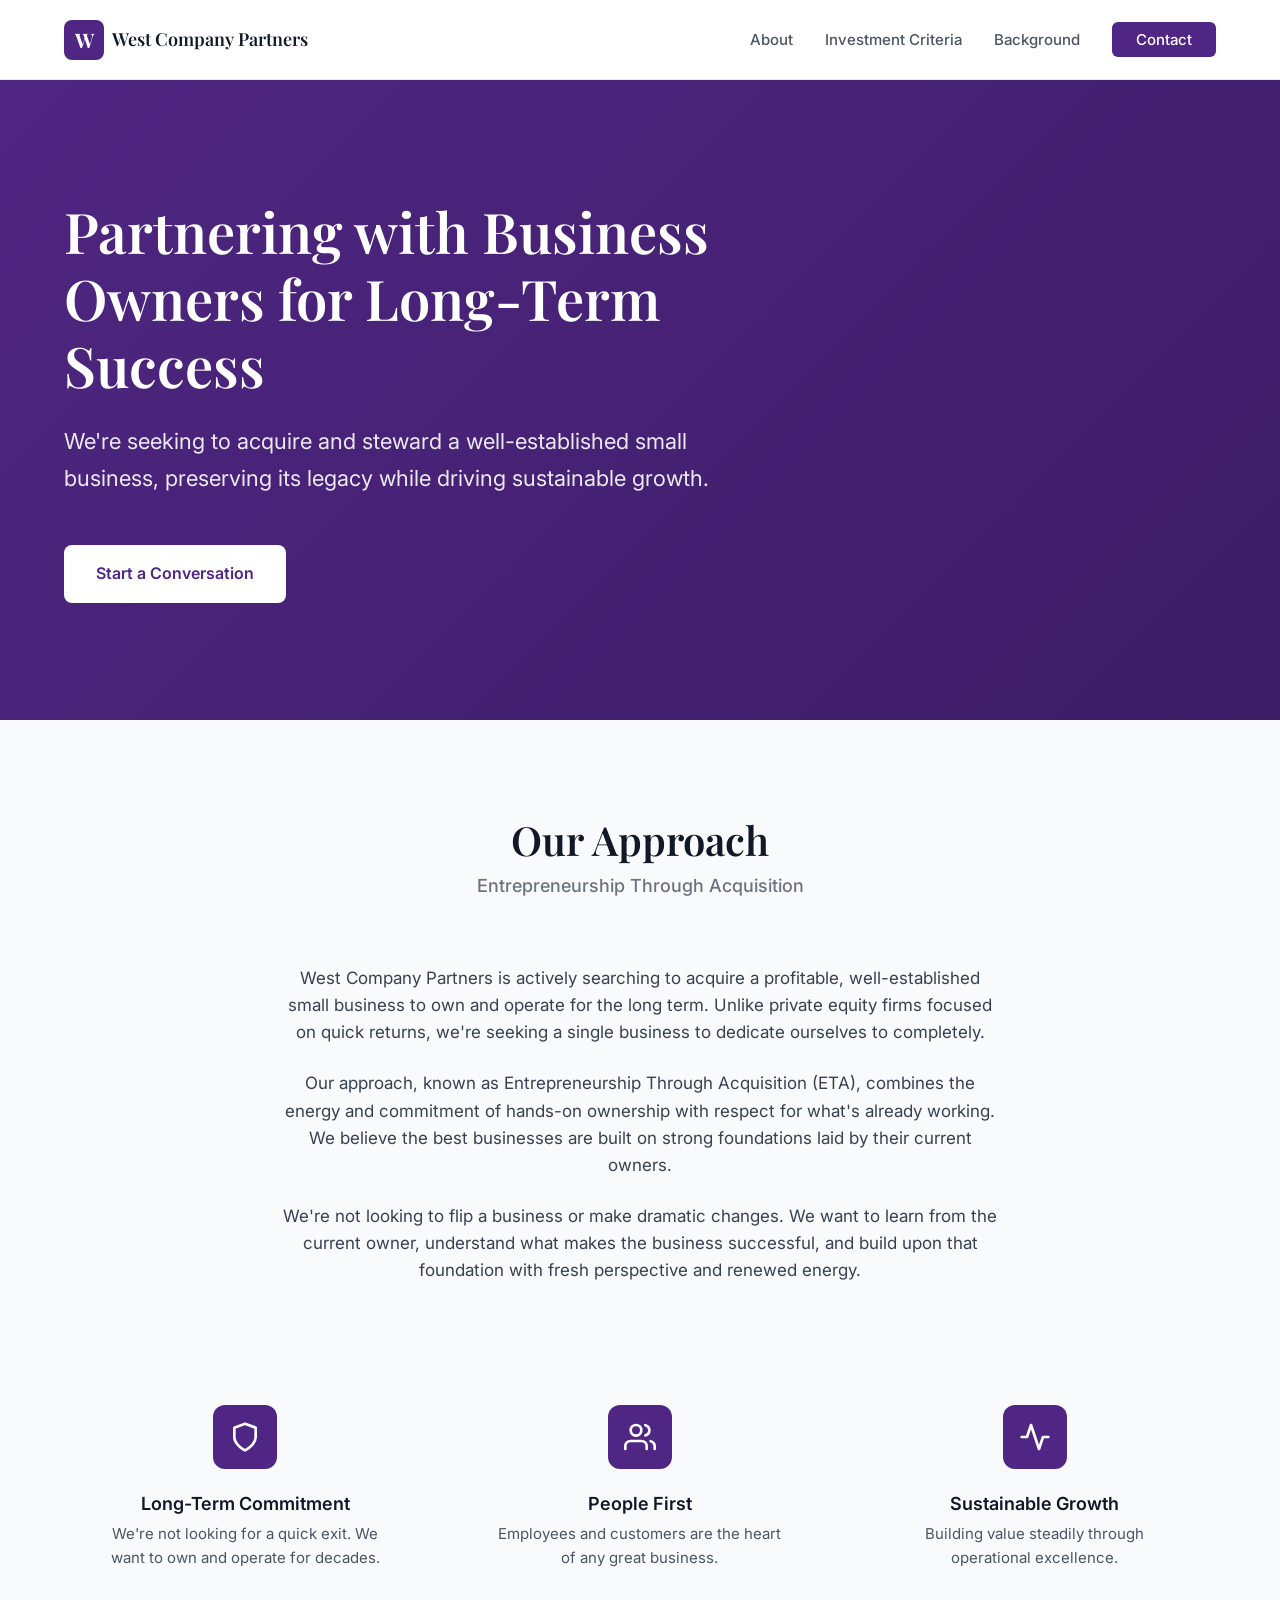
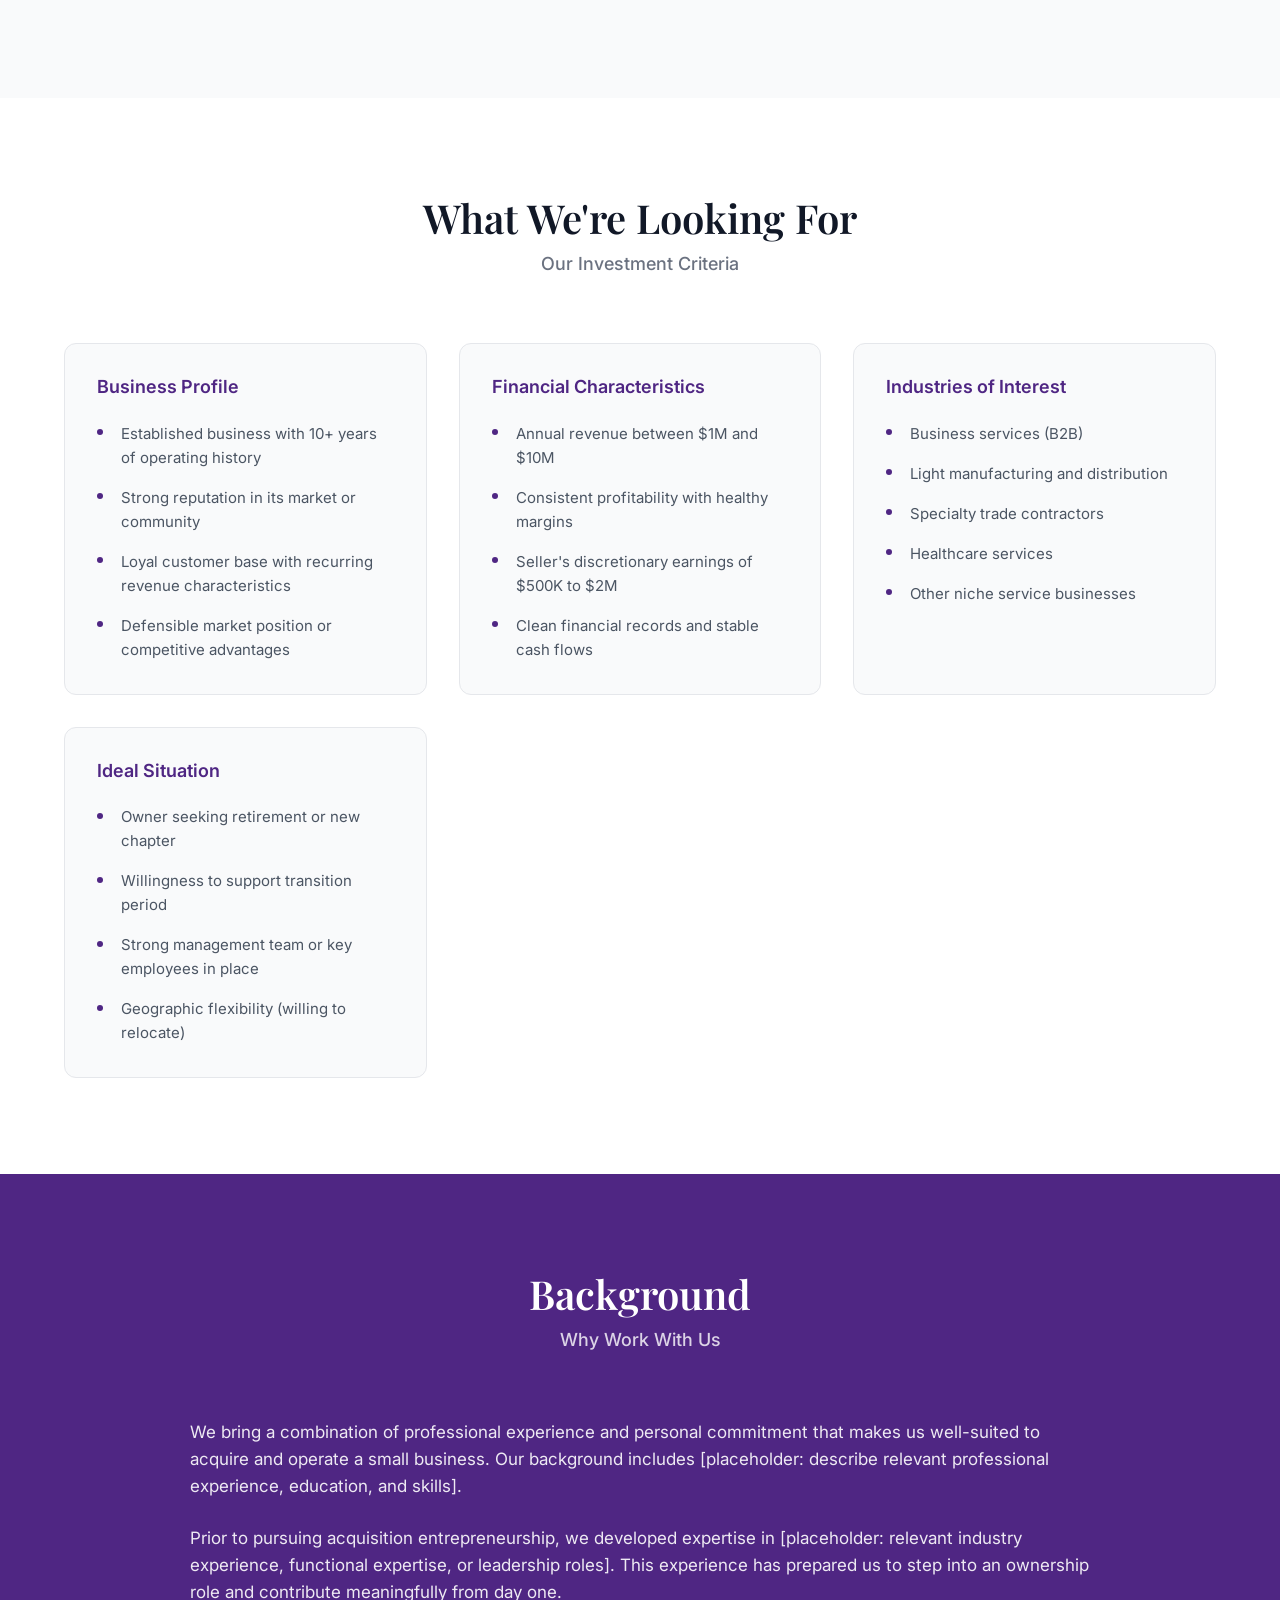
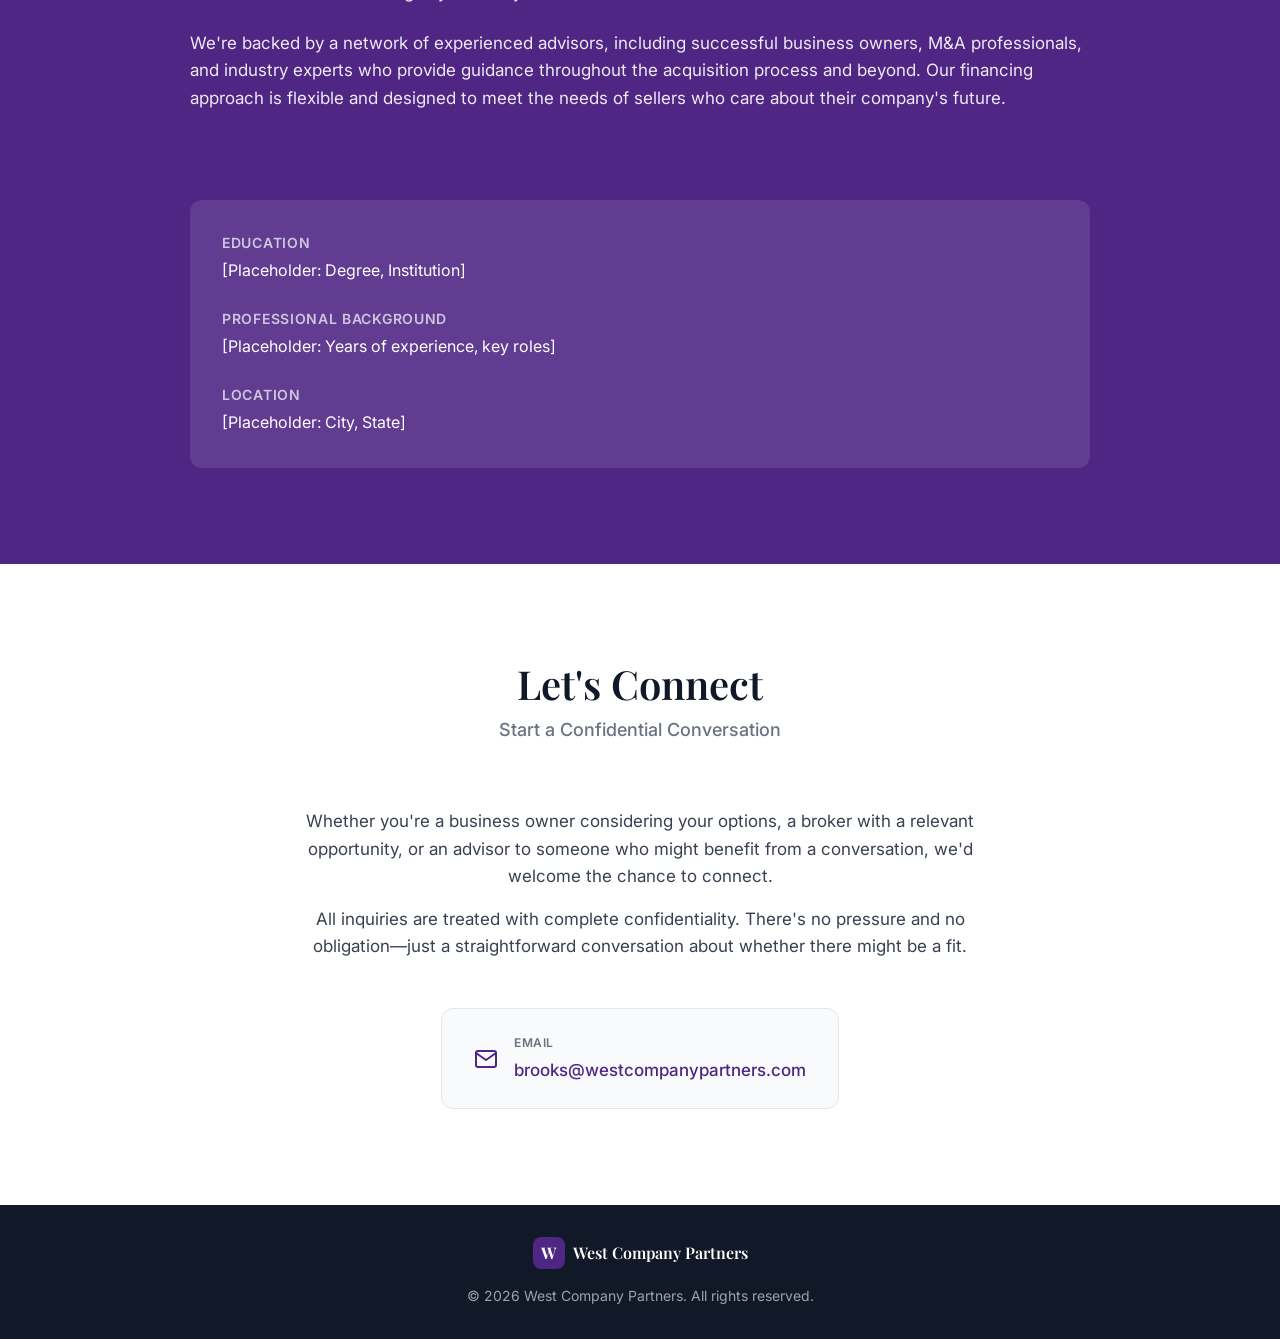
==== index.html @ 6802010d "Initial site build" ====
<!DOCTYPE html>
<html lang="en">
<head>
    <meta charset="UTF-8">
    <meta name="viewport" content="width=device-width, initial-scale=1.0">
    <meta name="description" content="West Company Partners is an entrepreneurship through acquisition (ETA) firm seeking to acquire and grow a well-established small business.">
    <meta name="keywords" content="ETA, entrepreneurship through acquisition, small business acquisition, buy a business, business buyer">
    <meta name="author" content="West Company Partners">
    <meta name="robots" content="index, follow">

    <!-- Open Graph / Social Media -->
    <meta property="og:type" content="website">
    <meta property="og:title" content="West Company Partners | Acquiring & Growing Small Businesses">
    <meta property="og:description" content="An entrepreneurship through acquisition firm seeking to acquire and grow a well-established small business.">
    <meta property="og:url" content="https://westcompanypartners.com">

    <!-- Favicon -->
    <link rel="icon" type="image/svg+xml" href="favicon.svg">
    <link rel="alternate icon" type="image/png" href="favicon.png">

    <!-- Preconnect for performance -->
    <link rel="preconnect" href="https://fonts.googleapis.com">
    <link rel="preconnect" href="https://fonts.gstatic.com" crossorigin>

    <!-- Fonts -->
    <link href="https://fonts.googleapis.com/css2?family=Inter:wght@400;500;600;700&family=Playfair+Display:wght@600;700&display=swap" rel="stylesheet">

    <!-- Styles -->
    <link rel="stylesheet" href="styles.css">

    <title>West Company Partners | Acquiring & Growing Small Businesses</title>
</head>
<body>
    <!-- Header -->
    <header class="header" id="header">
        <div class="container">
            <a href="#" class="logo" aria-label="West Company Partners Home">
                <span class="logo-icon">W</span>
                <span class="logo-text">West Company Partners</span>
            </a>
            <nav class="nav" id="nav" aria-label="Main navigation">
                <ul class="nav-list">
                    <li><a href="#about" class="nav-link">About</a></li>
                    <li><a href="#criteria" class="nav-link">Investment Criteria</a></li>
                    <li><a href="#background" class="nav-link">Background</a></li>
                    <li><a href="#contact" class="nav-link nav-link--cta">Contact</a></li>
                </ul>
            </nav>
            <button class="mobile-menu-btn" id="mobile-menu-btn" aria-label="Toggle navigation menu" aria-expanded="false">
                <span class="hamburger"></span>
            </button>
        </div>
    </header>

    <main>
        <!-- Hero Section -->
        <section class="hero" id="hero">
            <div class="container">
                <div class="hero-content">
                    <h1 class="hero-title">Partnering with Business Owners for Long-Term Success</h1>
                    <p class="hero-subtitle">We're seeking to acquire and steward a well-established small business, preserving its legacy while driving sustainable growth.</p>
                    <a href="#contact" class="btn btn--primary">Start a Conversation</a>
                </div>
            </div>
        </section>

        <!-- About Section -->
        <section class="section section--light" id="about">
            <div class="container">
                <div class="section-header">
                    <h2 class="section-title">Our Approach</h2>
                    <p class="section-subtitle">Entrepreneurship Through Acquisition</p>
                </div>
                <div class="about-content">
                    <div class="about-text">
                        <p>West Company Partners is actively searching to acquire a profitable, well-established small business to own and operate for the long term. Unlike private equity firms focused on quick returns, we're seeking a single business to dedicate ourselves to completely.</p>
                        <p>Our approach, known as Entrepreneurship Through Acquisition (ETA), combines the energy and commitment of hands-on ownership with respect for what's already working. We believe the best businesses are built on strong foundations laid by their current owners.</p>
                        <p>We're not looking to flip a business or make dramatic changes. We want to learn from the current owner, understand what makes the business successful, and build upon that foundation with fresh perspective and renewed energy.</p>
                    </div>
                    <div class="about-values">
                        <div class="value-card">
                            <div class="value-icon">
                                <svg xmlns="http://www.w3.org/2000/svg" width="32" height="32" viewBox="0 0 24 24" fill="none" stroke="currentColor" stroke-width="2" stroke-linecap="round" stroke-linejoin="round" aria-hidden="true">
                                    <path d="M12 22s8-4 8-10V5l-8-3-8 3v7c0 6 8 10 8 10z"/>
                                </svg>
                            </div>
                            <h3 class="value-title">Long-Term Commitment</h3>
                            <p class="value-description">We're not looking for a quick exit. We want to own and operate for decades.</p>
                        </div>
                        <div class="value-card">
                            <div class="value-icon">
                                <svg xmlns="http://www.w3.org/2000/svg" width="32" height="32" viewBox="0 0 24 24" fill="none" stroke="currentColor" stroke-width="2" stroke-linecap="round" stroke-linejoin="round" aria-hidden="true">
                                    <path d="M17 21v-2a4 4 0 0 0-4-4H5a4 4 0 0 0-4 4v2"/>
                                    <circle cx="9" cy="7" r="4"/>
                                    <path d="M23 21v-2a4 4 0 0 0-3-3.87"/>
                                    <path d="M16 3.13a4 4 0 0 1 0 7.75"/>
                                </svg>
                            </div>
                            <h3 class="value-title">People First</h3>
                            <p class="value-description">Employees and customers are the heart of any great business.</p>
                        </div>
                        <div class="value-card">
                            <div class="value-icon">
                                <svg xmlns="http://www.w3.org/2000/svg" width="32" height="32" viewBox="0 0 24 24" fill="none" stroke="currentColor" stroke-width="2" stroke-linecap="round" stroke-linejoin="round" aria-hidden="true">
                                    <polyline points="22 12 18 12 15 21 9 3 6 12 2 12"/>
                                </svg>
                            </div>
                            <h3 class="value-title">Sustainable Growth</h3>
                            <p class="value-description">Building value steadily through operational excellence.</p>
                        </div>
                    </div>
                </div>
            </div>
        </section>

        <!-- Criteria Section -->
        <section class="section section--white" id="criteria">
            <div class="container">
                <div class="section-header">
                    <h2 class="section-title">What We're Looking For</h2>
                    <p class="section-subtitle">Our Investment Criteria</p>
                </div>
                <div class="criteria-grid">
                    <div class="criteria-card">
                        <h3 class="criteria-title">Business Profile</h3>
                        <ul class="criteria-list">
                            <li>Established business with 10+ years of operating history</li>
                            <li>Strong reputation in its market or community</li>
                            <li>Loyal customer base with recurring revenue characteristics</li>
                            <li>Defensible market position or competitive advantages</li>
                        </ul>
                    </div>
                    <div class="criteria-card">
                        <h3 class="criteria-title">Financial Characteristics</h3>
                        <ul class="criteria-list">
                            <li>Annual revenue between $1M and $10M</li>
                            <li>Consistent profitability with healthy margins</li>
                            <li>Seller's discretionary earnings of $500K to $2M</li>
                            <li>Clean financial records and stable cash flows</li>
                        </ul>
                    </div>
                    <div class="criteria-card">
                        <h3 class="criteria-title">Industries of Interest</h3>
                        <ul class="criteria-list">
                            <li>Business services (B2B)</li>
                            <li>Light manufacturing and distribution</li>
                            <li>Specialty trade contractors</li>
                            <li>Healthcare services</li>
                            <li>Other niche service businesses</li>
                        </ul>
                    </div>
                    <div class="criteria-card">
                        <h3 class="criteria-title">Ideal Situation</h3>
                        <ul class="criteria-list">
                            <li>Owner seeking retirement or new chapter</li>
                            <li>Willingness to support transition period</li>
                            <li>Strong management team or key employees in place</li>
                            <li>Geographic flexibility (willing to relocate)</li>
                        </ul>
                    </div>
                </div>
            </div>
        </section>

        <!-- Background Section -->
        <section class="section section--dark" id="background">
            <div class="container">
                <div class="section-header section-header--light">
                    <h2 class="section-title">Background</h2>
                    <p class="section-subtitle">Why Work With Us</p>
                </div>
                <div class="background-content">
                    <div class="background-text">
                        <p>We bring a combination of professional experience and personal commitment that makes us well-suited to acquire and operate a small business. Our background includes [placeholder: describe relevant professional experience, education, and skills].</p>
                        <p>Prior to pursuing acquisition entrepreneurship, we developed expertise in [placeholder: relevant industry experience, functional expertise, or leadership roles]. This experience has prepared us to step into an ownership role and contribute meaningfully from day one.</p>
                        <p>We're backed by a network of experienced advisors, including successful business owners, M&A professionals, and industry experts who provide guidance throughout the acquisition process and beyond. Our financing approach is flexible and designed to meet the needs of sellers who care about their company's future.</p>
                    </div>
                    <div class="credentials">
                        <div class="credential-item">
                            <span class="credential-label">Education</span>
                            <span class="credential-value">[Placeholder: Degree, Institution]</span>
                        </div>
                        <div class="credential-item">
                            <span class="credential-label">Professional Background</span>
                            <span class="credential-value">[Placeholder: Years of experience, key roles]</span>
                        </div>
                        <div class="credential-item">
                            <span class="credential-label">Location</span>
                            <span class="credential-value">[Placeholder: City, State]</span>
                        </div>
                    </div>
                </div>
            </div>
        </section>

        <!-- Contact Section -->
        <section class="section section--white" id="contact">
            <div class="container">
                <div class="section-header">
                    <h2 class="section-title">Let's Connect</h2>
                    <p class="section-subtitle">Start a Confidential Conversation</p>
                </div>
                <div class="contact-content">
                    <div class="contact-text">
                        <p>Whether you're a business owner considering your options, a broker with a relevant opportunity, or an advisor to someone who might benefit from a conversation, we'd welcome the chance to connect.</p>
                        <p>All inquiries are treated with complete confidentiality. There's no pressure and no obligation—just a straightforward conversation about whether there might be a fit.</p>
                    </div>
                    <div class="contact-card">
                        <div class="contact-method">
                            <svg xmlns="http://www.w3.org/2000/svg" width="24" height="24" viewBox="0 0 24 24" fill="none" stroke="currentColor" stroke-width="2" stroke-linecap="round" stroke-linejoin="round" aria-hidden="true">
                                <path d="M4 4h16c1.1 0 2 .9 2 2v12c0 1.1-.9 2-2 2H4c-1.1 0-2-.9-2-2V6c0-1.1.9-2 2-2z"/>
                                <polyline points="22,6 12,13 2,6"/>
                            </svg>
                            <div class="contact-info">
                                <span class="contact-label">Email</span>
                                <a href="mailto:brooks@westcompanypartners.com" class="contact-value">brooks@westcompanypartners.com</a>
                            </div>
                        </div>
                    </div>
                </div>
            </div>
        </section>
    </main>

    <!-- Footer -->
    <footer class="footer">
        <div class="container">
            <div class="footer-content">
                <div class="footer-brand">
                    <span class="logo-icon logo-icon--small">W</span>
                    <span class="footer-name">West Company Partners</span>
                </div>
                <p class="footer-copy">&copy; <span id="year"></span> West Company Partners. All rights reserved.</p>
            </div>
        </div>
    </footer>

    <script src="script.js"></script>
</body>
</html>
---- styles.css ----
/* ========================================
   CSS Variables & Reset
   ======================================== */
:root {
    /* Colors */
    --color-primary: #4F2683;
    --color-primary-dark: #3d1d66;
    --color-primary-light: #6b3ba3;
    --color-white: #ffffff;
    --color-gray-50: #f9fafb;
    --color-gray-100: #f3f4f6;
    --color-gray-200: #e5e7eb;
    --color-gray-300: #d1d5db;
    --color-gray-400: #9ca3af;
    --color-gray-500: #6b7280;
    --color-gray-600: #4b5563;
    --color-gray-700: #374151;
    --color-gray-800: #1f2937;
    --color-gray-900: #111827;

    /* Typography */
    --font-sans: 'Inter', -apple-system, BlinkMacSystemFont, 'Segoe UI', Roboto, sans-serif;
    --font-serif: 'Playfair Display', Georgia, serif;

    /* Spacing */
    --spacing-xs: 0.25rem;
    --spacing-sm: 0.5rem;
    --spacing-md: 1rem;
    --spacing-lg: 1.5rem;
    --spacing-xl: 2rem;
    --spacing-2xl: 3rem;
    --spacing-3xl: 4rem;
    --spacing-4xl: 6rem;

    /* Layout */
    --container-max: 1200px;
    --header-height: 80px;

    /* Transitions */
    --transition-fast: 150ms ease;
    --transition-base: 250ms ease;

    /* Shadows */
    --shadow-sm: 0 1px 2px 0 rgb(0 0 0 / 0.05);
    --shadow-md: 0 4px 6px -1px rgb(0 0 0 / 0.1), 0 2px 4px -2px rgb(0 0 0 / 0.1);
    --shadow-lg: 0 10px 15px -3px rgb(0 0 0 / 0.1), 0 4px 6px -4px rgb(0 0 0 / 0.1);
}

/* Reset */
*, *::before, *::after {
    box-sizing: border-box;
    margin: 0;
    padding: 0;
}

html {
    scroll-behavior: smooth;
    scroll-padding-top: var(--header-height);
}

body {
    font-family: var(--font-sans);
    font-size: 1rem;
    line-height: 1.6;
    color: var(--color-gray-700);
    background-color: var(--color-white);
    -webkit-font-smoothing: antialiased;
    -moz-osx-font-smoothing: grayscale;
}

img {
    max-width: 100%;
    height: auto;
    display: block;
}

a {
    color: inherit;
    text-decoration: none;
}

ul {
    list-style: none;
}

/* ========================================
   Layout
   ======================================== */
.container {
    width: 100%;
    max-width: var(--container-max);
    margin: 0 auto;
    padding: 0 var(--spacing-lg);
}

.section {
    padding: var(--spacing-4xl) 0;
}

.section--white {
    background-color: var(--color-white);
}

.section--light {
    background-color: var(--color-gray-50);
}

.section--dark {
    background-color: var(--color-primary);
    color: var(--color-white);
}

/* ========================================
   Typography
   ======================================== */
h1, h2, h3, h4 {
    font-family: var(--font-serif);
    font-weight: 600;
    line-height: 1.2;
    color: var(--color-gray-900);
}

.section--dark h1,
.section--dark h2,
.section--dark h3,
.section--dark h4 {
    color: var(--color-white);
}

p {
    margin-bottom: var(--spacing-md);
}

p:last-child {
    margin-bottom: 0;
}

/* ========================================
   Header
   ======================================== */
.header {
    position: fixed;
    top: 0;
    left: 0;
    right: 0;
    height: var(--header-height);
    background-color: var(--color-white);
    border-bottom: 1px solid var(--color-gray-200);
    z-index: 1000;
}

.header .container {
    display: flex;
    align-items: center;
    justify-content: space-between;
    height: 100%;
}

.logo {
    display: flex;
    align-items: center;
    gap: var(--spacing-sm);
}

.logo-icon {
    display: flex;
    align-items: center;
    justify-content: center;
    width: 40px;
    height: 40px;
    background-color: var(--color-primary);
    color: var(--color-white);
    font-family: var(--font-serif);
    font-weight: 700;
    font-size: 1.25rem;
    border-radius: 8px;
}

.logo-icon--small {
    width: 32px;
    height: 32px;
    font-size: 1rem;
}

.logo-text {
    font-family: var(--font-serif);
    font-weight: 600;
    font-size: 1.125rem;
    color: var(--color-gray-900);
}

.nav-list {
    display: flex;
    align-items: center;
    gap: var(--spacing-xl);
}

.nav-link {
    font-size: 0.9375rem;
    font-weight: 500;
    color: var(--color-gray-600);
    transition: color var(--transition-fast);
}

.nav-link:hover,
.nav-link:focus {
    color: var(--color-primary);
}

.nav-link--cta {
    padding: var(--spacing-sm) var(--spacing-lg);
    background-color: var(--color-primary);
    color: var(--color-white);
    border-radius: 6px;
    transition: background-color var(--transition-fast);
}

.nav-link--cta:hover,
.nav-link--cta:focus {
    background-color: var(--color-primary-dark);
    color: var(--color-white);
}

/* Mobile Menu Button */
.mobile-menu-btn {
    display: none;
    width: 44px;
    height: 44px;
    background: none;
    border: none;
    cursor: pointer;
    position: relative;
}

.hamburger {
    display: block;
    width: 24px;
    height: 2px;
    background-color: var(--color-gray-700);
    position: absolute;
    left: 50%;
    top: 50%;
    transform: translate(-50%, -50%);
    transition: background-color var(--transition-fast);
}

.hamburger::before,
.hamburger::after {
    content: '';
    display: block;
    width: 24px;
    height: 2px;
    background-color: var(--color-gray-700);
    position: absolute;
    left: 0;
    transition: transform var(--transition-base);
}

.hamburger::before {
    top: -7px;
}

.hamburger::after {
    top: 7px;
}

.mobile-menu-btn[aria-expanded="true"] .hamburger {
    background-color: transparent;
}

.mobile-menu-btn[aria-expanded="true"] .hamburger::before {
    transform: rotate(45deg) translate(5px, 5px);
}

.mobile-menu-btn[aria-expanded="true"] .hamburger::after {
    transform: rotate(-45deg) translate(5px, -5px);
}

/* ========================================
   Hero Section
   ======================================== */
.hero {
    padding-top: calc(var(--header-height) + var(--spacing-4xl));
    padding-bottom: var(--spacing-4xl);
    background: linear-gradient(135deg, var(--color-primary) 0%, var(--color-primary-dark) 100%);
    color: var(--color-white);
    min-height: 80vh;
    display: flex;
    align-items: center;
}

.hero-content {
    max-width: 720px;
}

.hero-title {
    font-size: clamp(2.25rem, 5vw, 3.5rem);
    color: var(--color-white);
    margin-bottom: var(--spacing-lg);
}

.hero-subtitle {
    font-size: clamp(1.125rem, 2vw, 1.375rem);
    color: rgba(255, 255, 255, 0.9);
    margin-bottom: var(--spacing-2xl);
    line-height: 1.7;
}

/* ========================================
   Buttons
   ======================================== */
.btn {
    display: inline-flex;
    align-items: center;
    justify-content: center;
    padding: var(--spacing-md) var(--spacing-xl);
    font-family: var(--font-sans);
    font-size: 1rem;
    font-weight: 600;
    border-radius: 8px;
    border: none;
    cursor: pointer;
    transition: all var(--transition-fast);
}

.btn--primary {
    background-color: var(--color-white);
    color: var(--color-primary);
}

.btn--primary:hover,
.btn--primary:focus {
    background-color: var(--color-gray-100);
    transform: translateY(-1px);
}

/* ========================================
   Section Headers
   ======================================== */
.section-header {
    text-align: center;
    margin-bottom: var(--spacing-3xl);
}

.section-title {
    font-size: clamp(1.75rem, 4vw, 2.5rem);
    margin-bottom: var(--spacing-sm);
}

.section-subtitle {
    font-size: 1.125rem;
    color: var(--color-gray-500);
    font-weight: 500;
}

.section-header--light .section-subtitle {
    color: rgba(255, 255, 255, 0.8);
}

/* ========================================
   About Section
   ======================================== */
.about-content {
    display: grid;
    gap: var(--spacing-3xl);
}

.about-text {
    max-width: 720px;
    margin: 0 auto;
    text-align: center;
}

.about-text p {
    font-size: 1.0625rem;
    margin-bottom: var(--spacing-lg);
}

.about-values {
    display: grid;
    grid-template-columns: repeat(auto-fit, minmax(280px, 1fr));
    gap: var(--spacing-xl);
}

.value-card {
    text-align: center;
    padding: var(--spacing-xl);
}

.value-icon {
    display: inline-flex;
    align-items: center;
    justify-content: center;
    width: 64px;
    height: 64px;
    background-color: var(--color-primary);
    color: var(--color-white);
    border-radius: 12px;
    margin-bottom: var(--spacing-lg);
}

.value-title {
    font-family: var(--font-sans);
    font-size: 1.125rem;
    font-weight: 600;
    margin-bottom: var(--spacing-sm);
}

.value-description {
    color: var(--color-gray-600);
    font-size: 0.9375rem;
}

/* ========================================
   Criteria Section
   ======================================== */
.criteria-grid {
    display: grid;
    grid-template-columns: repeat(auto-fit, minmax(280px, 1fr));
    gap: var(--spacing-xl);
}

.criteria-card {
    background-color: var(--color-gray-50);
    padding: var(--spacing-xl);
    border-radius: 12px;
    border: 1px solid var(--color-gray-200);
}

.criteria-title {
    font-family: var(--font-sans);
    font-size: 1.125rem;
    font-weight: 600;
    margin-bottom: var(--spacing-lg);
    color: var(--color-primary);
}

.criteria-list {
    display: flex;
    flex-direction: column;
    gap: var(--spacing-md);
}

.criteria-list li {
    position: relative;
    padding-left: var(--spacing-lg);
    font-size: 0.9375rem;
    color: var(--color-gray-600);
}

.criteria-list li::before {
    content: '';
    position: absolute;
    left: 0;
    top: 0.5em;
    width: 6px;
    height: 6px;
    background-color: var(--color-primary);
    border-radius: 50%;
}

/* ========================================
   Background Section
   ======================================== */
.background-content {
    display: grid;
    grid-template-columns: 1fr;
    gap: var(--spacing-3xl);
    max-width: 900px;
    margin: 0 auto;
}

.background-text p {
    font-size: 1.0625rem;
    color: rgba(255, 255, 255, 0.9);
    margin-bottom: var(--spacing-lg);
}

.credentials {
    display: flex;
    flex-direction: column;
    gap: var(--spacing-lg);
    padding: var(--spacing-xl);
    background-color: rgba(255, 255, 255, 0.1);
    border-radius: 12px;
}

.credential-item {
    display: flex;
    flex-direction: column;
    gap: var(--spacing-xs);
}

.credential-label {
    font-size: 0.875rem;
    font-weight: 600;
    text-transform: uppercase;
    letter-spacing: 0.05em;
    color: rgba(255, 255, 255, 0.7);
}

.credential-value {
    font-size: 1rem;
    color: var(--color-white);
}

/* ========================================
   Contact Section
   ======================================== */
.contact-content {
    display: grid;
    grid-template-columns: 1fr;
    gap: var(--spacing-2xl);
    max-width: 700px;
    margin: 0 auto;
    text-align: center;
}

.contact-text p {
    font-size: 1.0625rem;
}

.contact-card {
    display: flex;
    justify-content: center;
}

.contact-method {
    display: flex;
    align-items: center;
    gap: var(--spacing-md);
    padding: var(--spacing-lg) var(--spacing-xl);
    background-color: var(--color-gray-50);
    border-radius: 12px;
    border: 1px solid var(--color-gray-200);
}

.contact-method svg {
    color: var(--color-primary);
    flex-shrink: 0;
}

.contact-info {
    display: flex;
    flex-direction: column;
    align-items: flex-start;
    gap: var(--spacing-xs);
}

.contact-label {
    font-size: 0.75rem;
    font-weight: 600;
    text-transform: uppercase;
    letter-spacing: 0.05em;
    color: var(--color-gray-500);
}

.contact-value {
    font-size: 1.0625rem;
    font-weight: 500;
    color: var(--color-primary);
    transition: color var(--transition-fast);
}

.contact-value:hover {
    color: var(--color-primary-dark);
}

/* ========================================
   Footer
   ======================================== */
.footer {
    padding: var(--spacing-xl) 0;
    background-color: var(--color-gray-900);
    color: var(--color-gray-400);
}

.footer-content {
    display: flex;
    flex-direction: column;
    align-items: center;
    gap: var(--spacing-md);
    text-align: center;
}

.footer-brand {
    display: flex;
    align-items: center;
    gap: var(--spacing-sm);
}

.footer-name {
    font-family: var(--font-serif);
    font-weight: 600;
    color: var(--color-white);
}

.footer-copy {
    font-size: 0.875rem;
    margin: 0;
}

/* ========================================
   Responsive Design
   ======================================== */
@media (max-width: 768px) {
    :root {
        --header-height: 70px;
    }

    .section {
        padding: var(--spacing-3xl) 0;
    }

    /* Mobile Navigation */
    .nav {
        position: fixed;
        top: var(--header-height);
        left: 0;
        right: 0;
        background-color: var(--color-white);
        border-bottom: 1px solid var(--color-gray-200);
        padding: var(--spacing-lg);
        transform: translateY(-100%);
        opacity: 0;
        visibility: hidden;
        transition: all var(--transition-base);
    }

    .nav.is-open {
        transform: translateY(0);
        opacity: 1;
        visibility: visible;
    }

    .nav-list {
        flex-direction: column;
        gap: var(--spacing-md);
    }

    .nav-link {
        display: block;
        padding: var(--spacing-md);
        text-align: center;
    }

    .nav-link--cta {
        width: 100%;
    }

    .mobile-menu-btn {
        display: flex;
        align-items: center;
        justify-content: center;
    }

    /* Hero adjustments */
    .hero {
        min-height: auto;
        padding-top: calc(var(--header-height) + var(--spacing-3xl));
        padding-bottom: var(--spacing-3xl);
    }

    /* Criteria cards stack */
    .criteria-grid {
        grid-template-columns: 1fr;
    }

    /* Contact */
    .contact-method {
        flex-direction: column;
        text-align: center;
    }

    .contact-info {
        align-items: center;
    }
}

@media (max-width: 480px) {
    .logo-text {
        font-size: 1rem;
    }

    .about-values {
        grid-template-columns: 1fr;
    }
}

/* ========================================
   Accessibility
   ======================================== */
@media (prefers-reduced-motion: reduce) {
    html {
        scroll-behavior: auto;
    }

    *,
    *::before,
    *::after {
        transition-duration: 0.01ms !important;
    }
}

/* Focus styles */
a:focus-visible,
button:focus-visible {
    outline: 2px solid var(--color-primary);
    outline-offset: 2px;
}

/* Skip link */
.skip-link {
    position: absolute;
    top: -40px;
    left: 0;
    background: var(--color-primary);
    color: var(--color-white);
    padding: var(--spacing-sm) var(--spacing-md);
    z-index: 9999;
    transition: top var(--transition-fast);
}

.skip-link:focus {
    top: 0;
}

/* Print styles */
@media print {
    .header,
    .mobile-menu-btn {
        display: none;
    }

    .hero {
        padding-top: var(--spacing-2xl);
        min-height: auto;
        background: var(--color-gray-100);
        color: var(--color-gray-900);
    }

    .hero-title,
    .hero-subtitle {
        color: var(--color-gray-900);
    }

    .section--dark {
        background: var(--color-gray-100);
        color: var(--color-gray-900);
    }

    .section--dark h1,
    .section--dark h2,
    .section--dark h3,
    .section--dark p {
        color: var(--color-gray-900);
    }
}
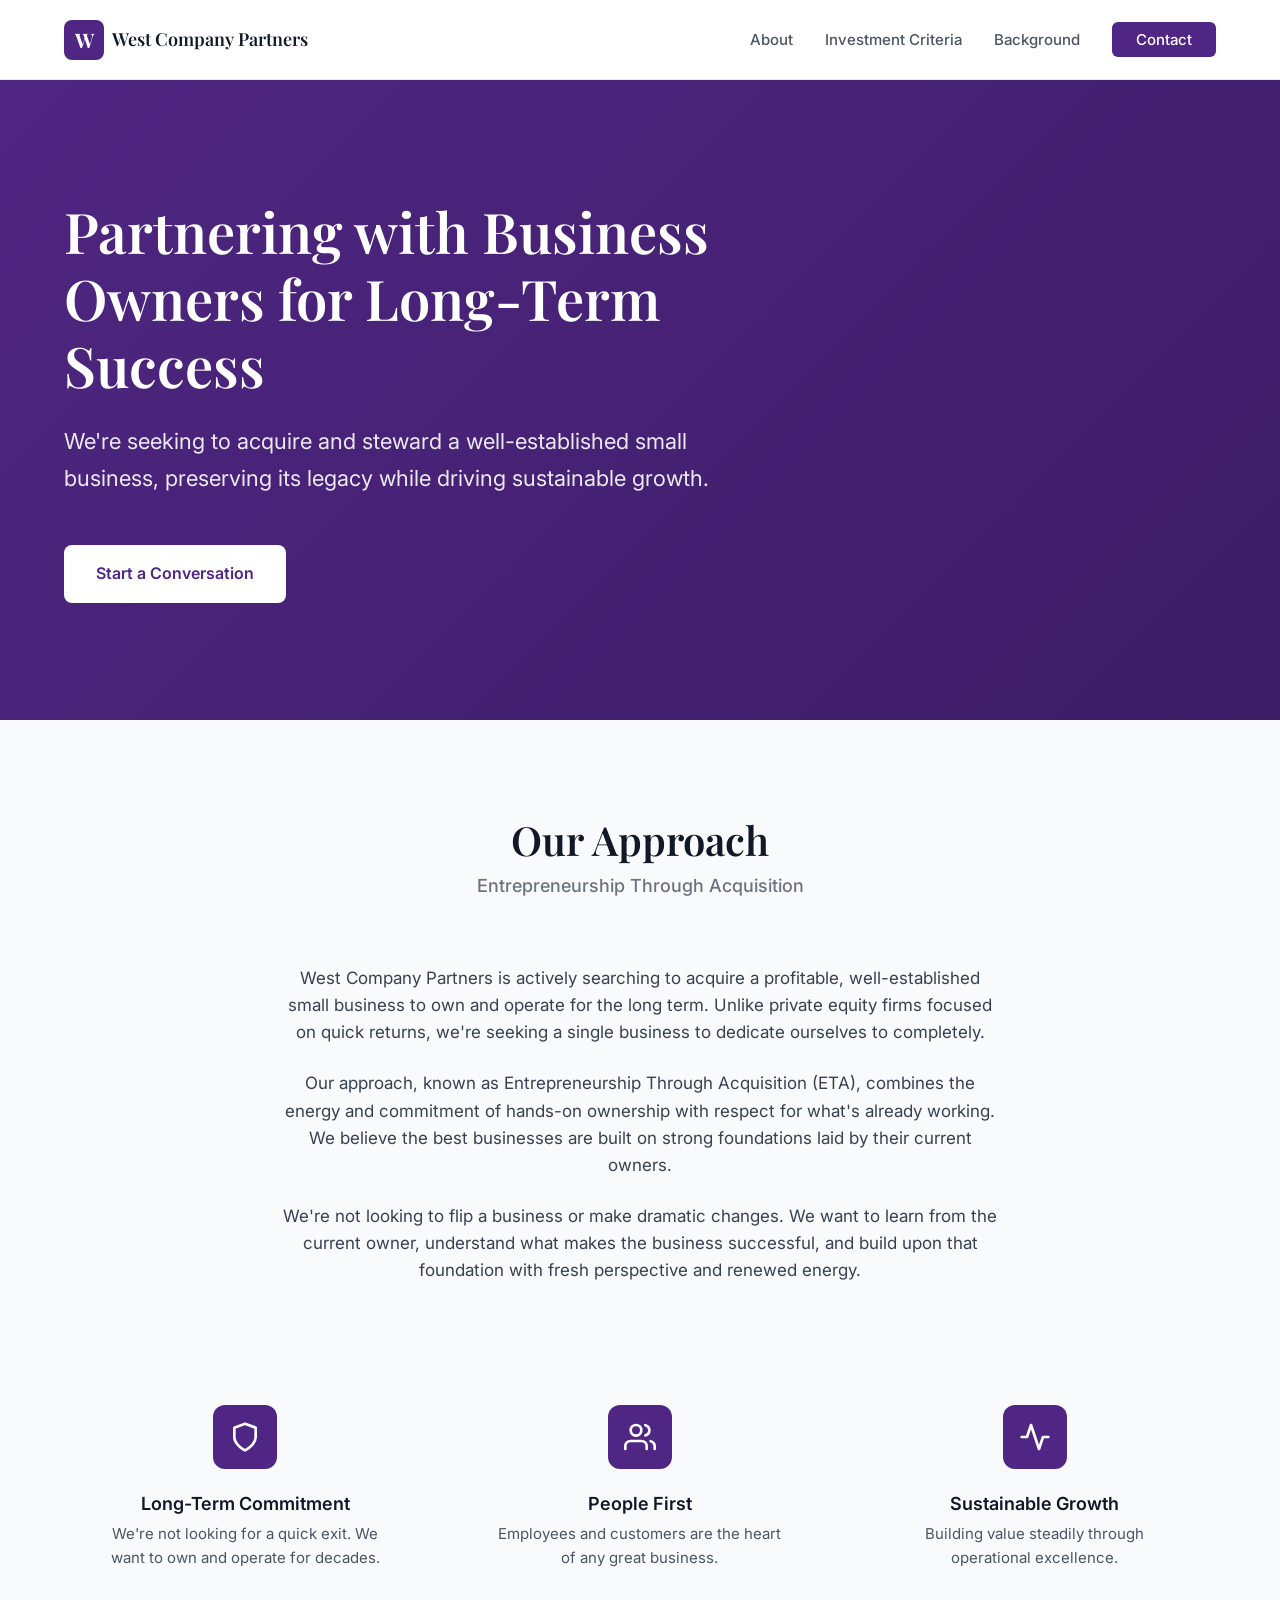
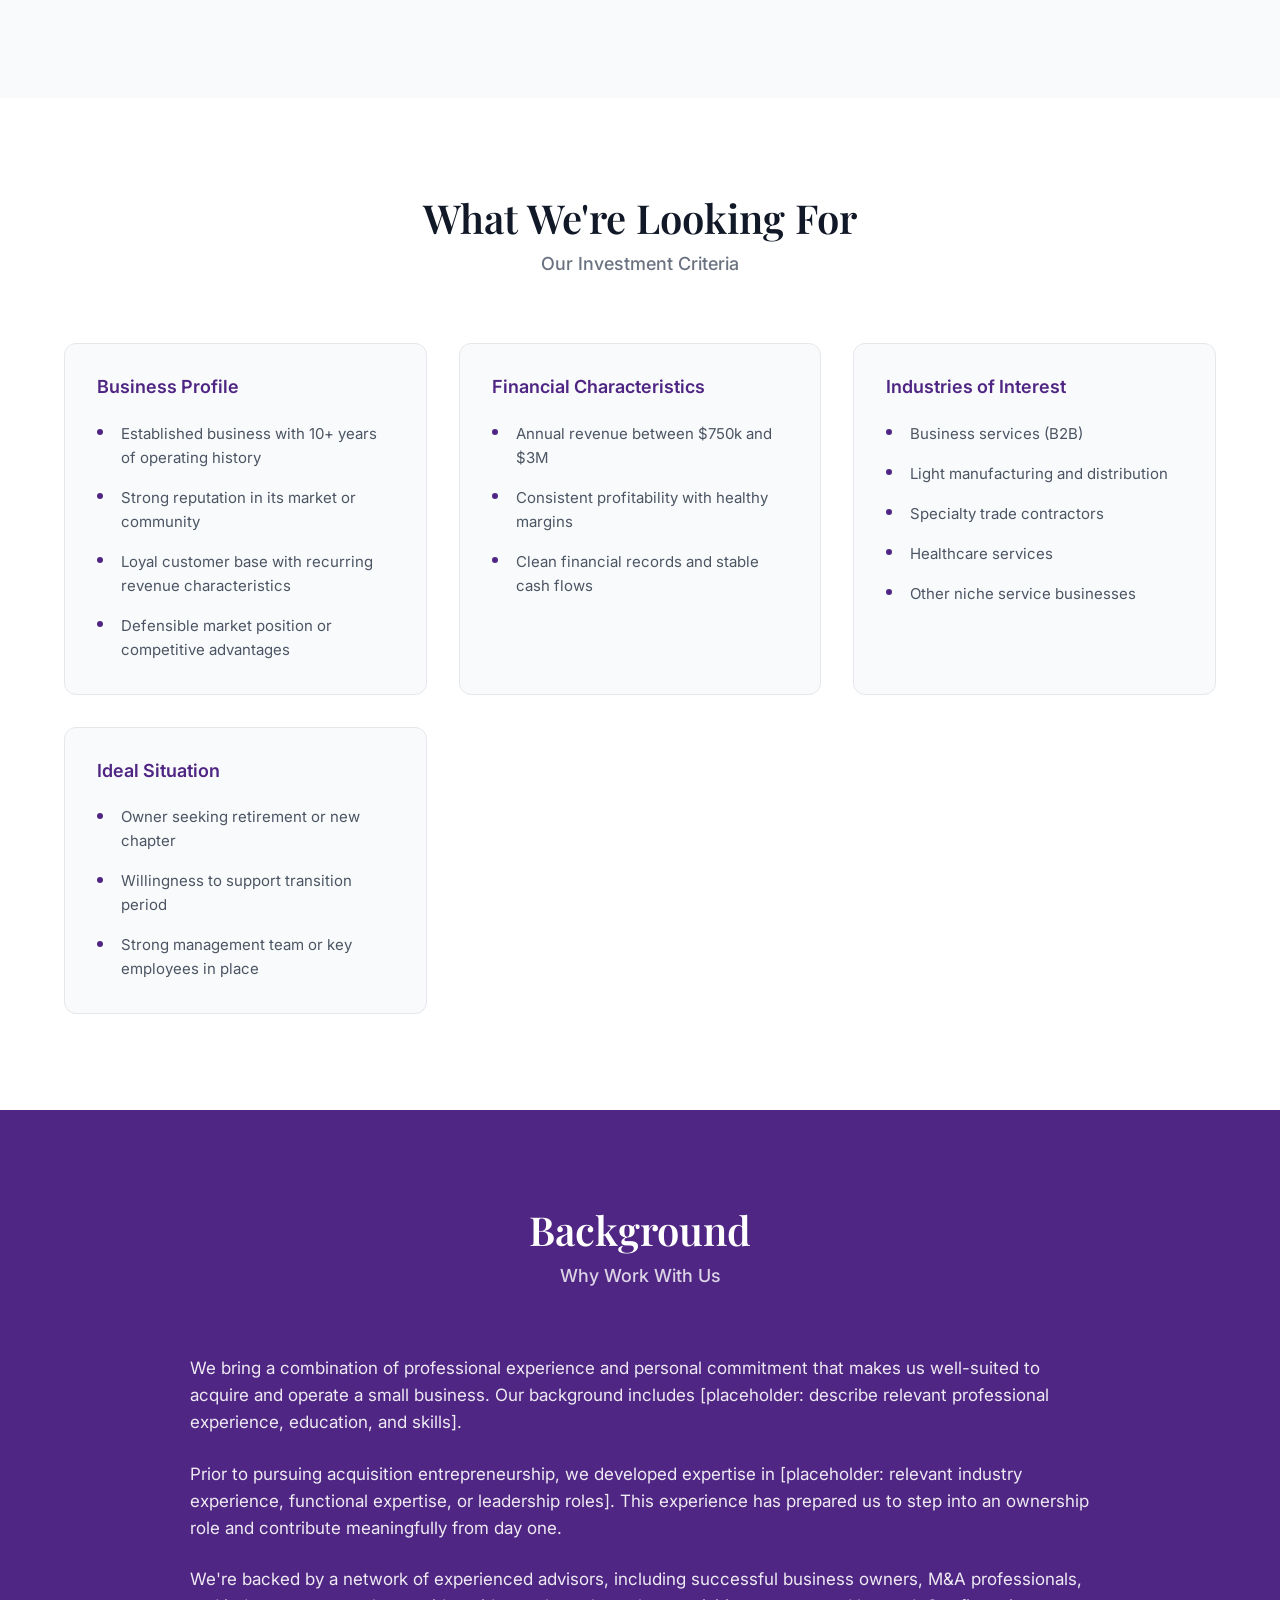
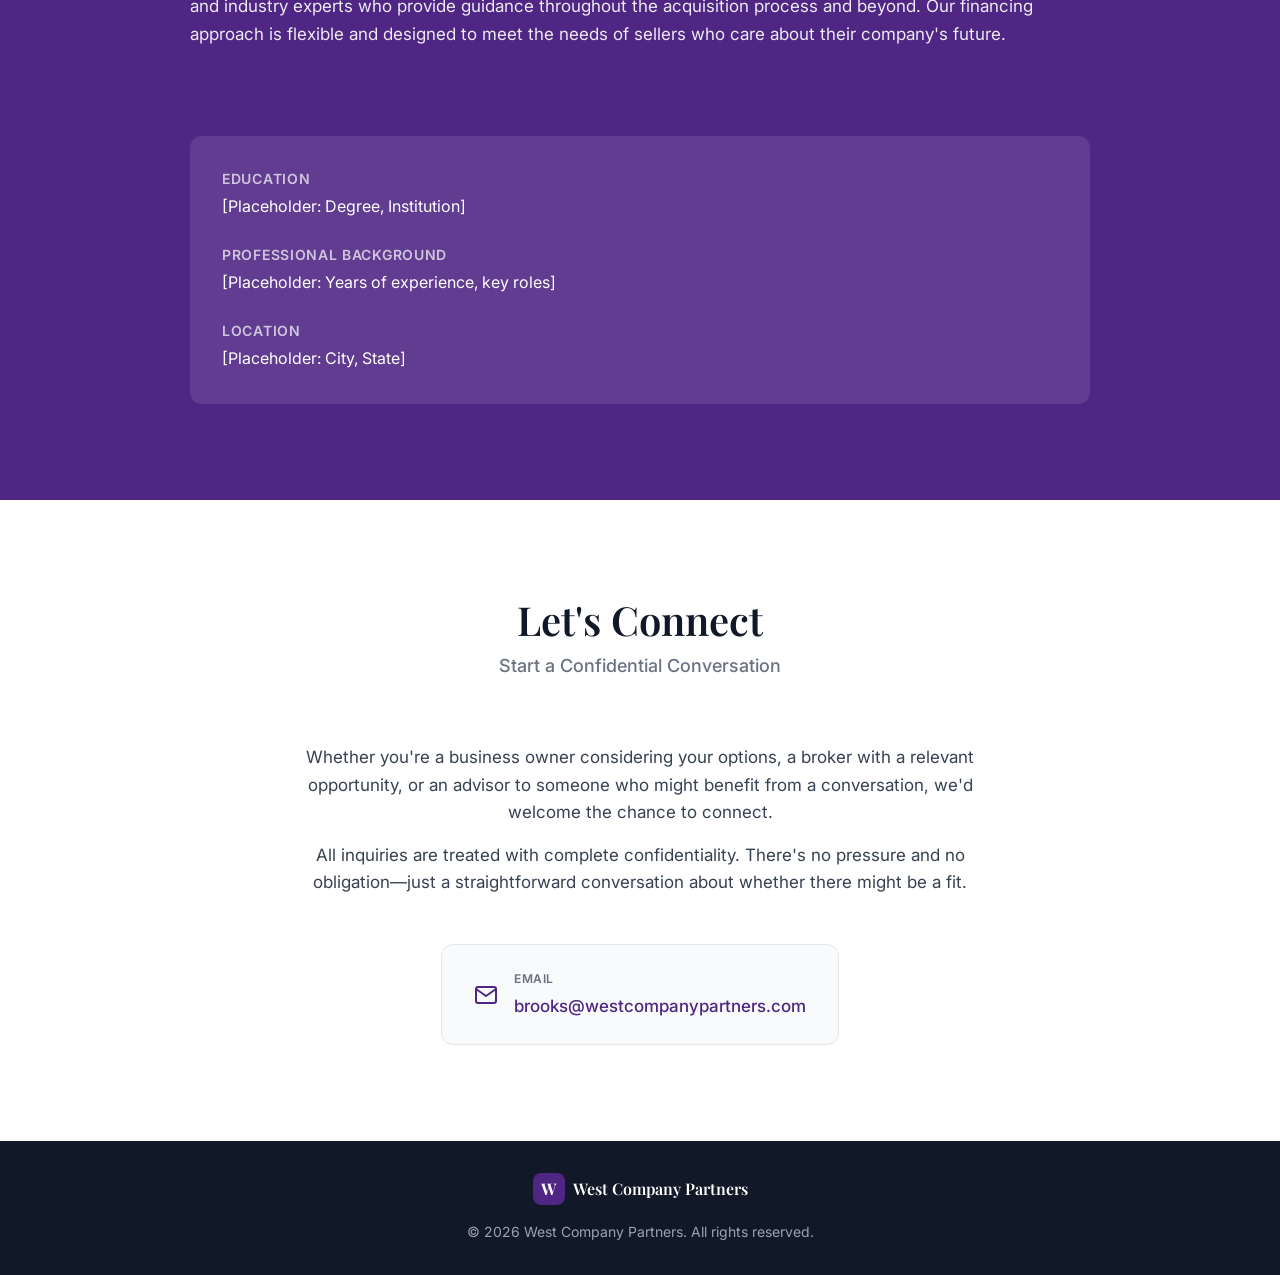
==== commit 488fd62b: "updated content" ====
--- a/index.html
+++ b/index.html
@@ -133,9 +133,8 @@
                     <div class="criteria-card">
                         <h3 class="criteria-title">Financial Characteristics</h3>
                         <ul class="criteria-list">
-                            <li>Annual revenue between $1M and $10M</li>
+                            <li>Annual revenue between $750k and $3M</li>
                             <li>Consistent profitability with healthy margins</li>
-                            <li>Seller's discretionary earnings of $500K to $2M</li>
                             <li>Clean financial records and stable cash flows</li>
                         </ul>
                     </div>
@@ -155,7 +154,7 @@
                             <li>Owner seeking retirement or new chapter</li>
                             <li>Willingness to support transition period</li>
                             <li>Strong management team or key employees in place</li>
-                            <li>Geographic flexibility (willing to relocate)</li>
+                        
                         </ul>
                     </div>
                 </div>
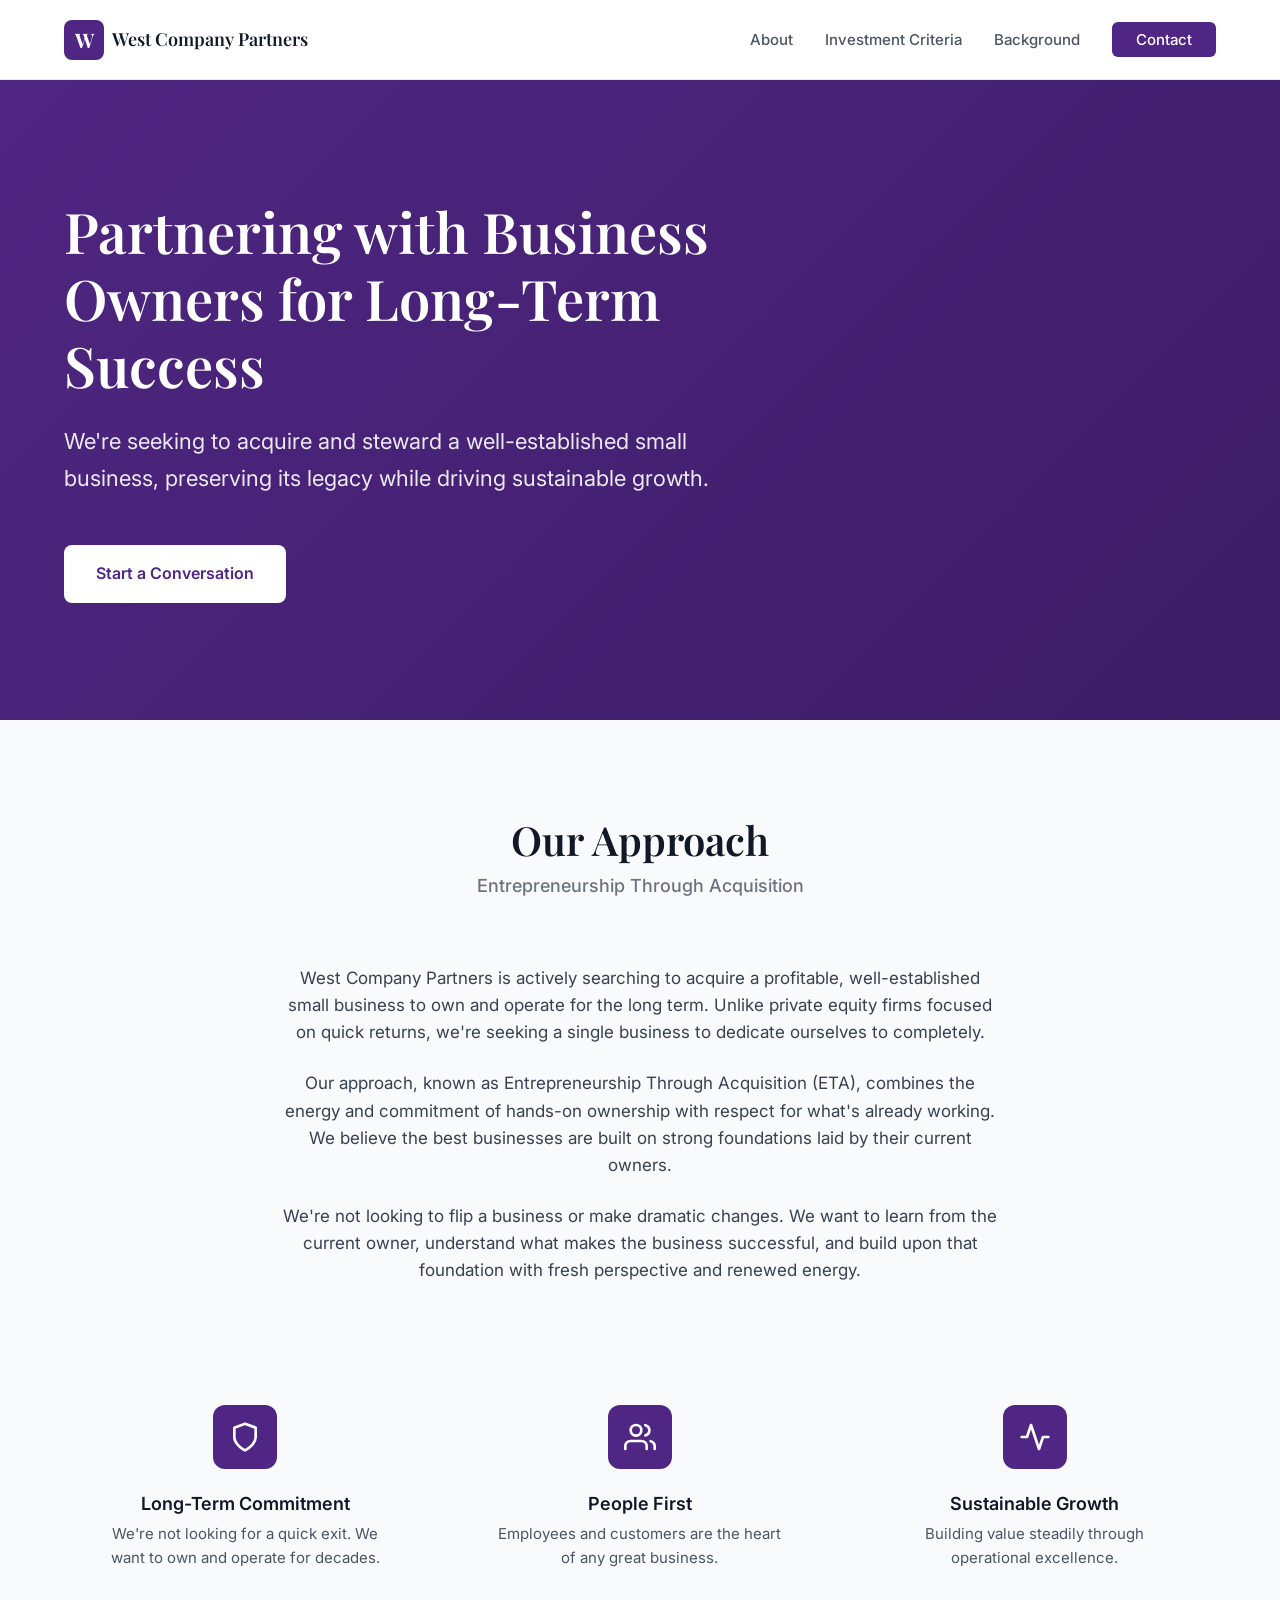
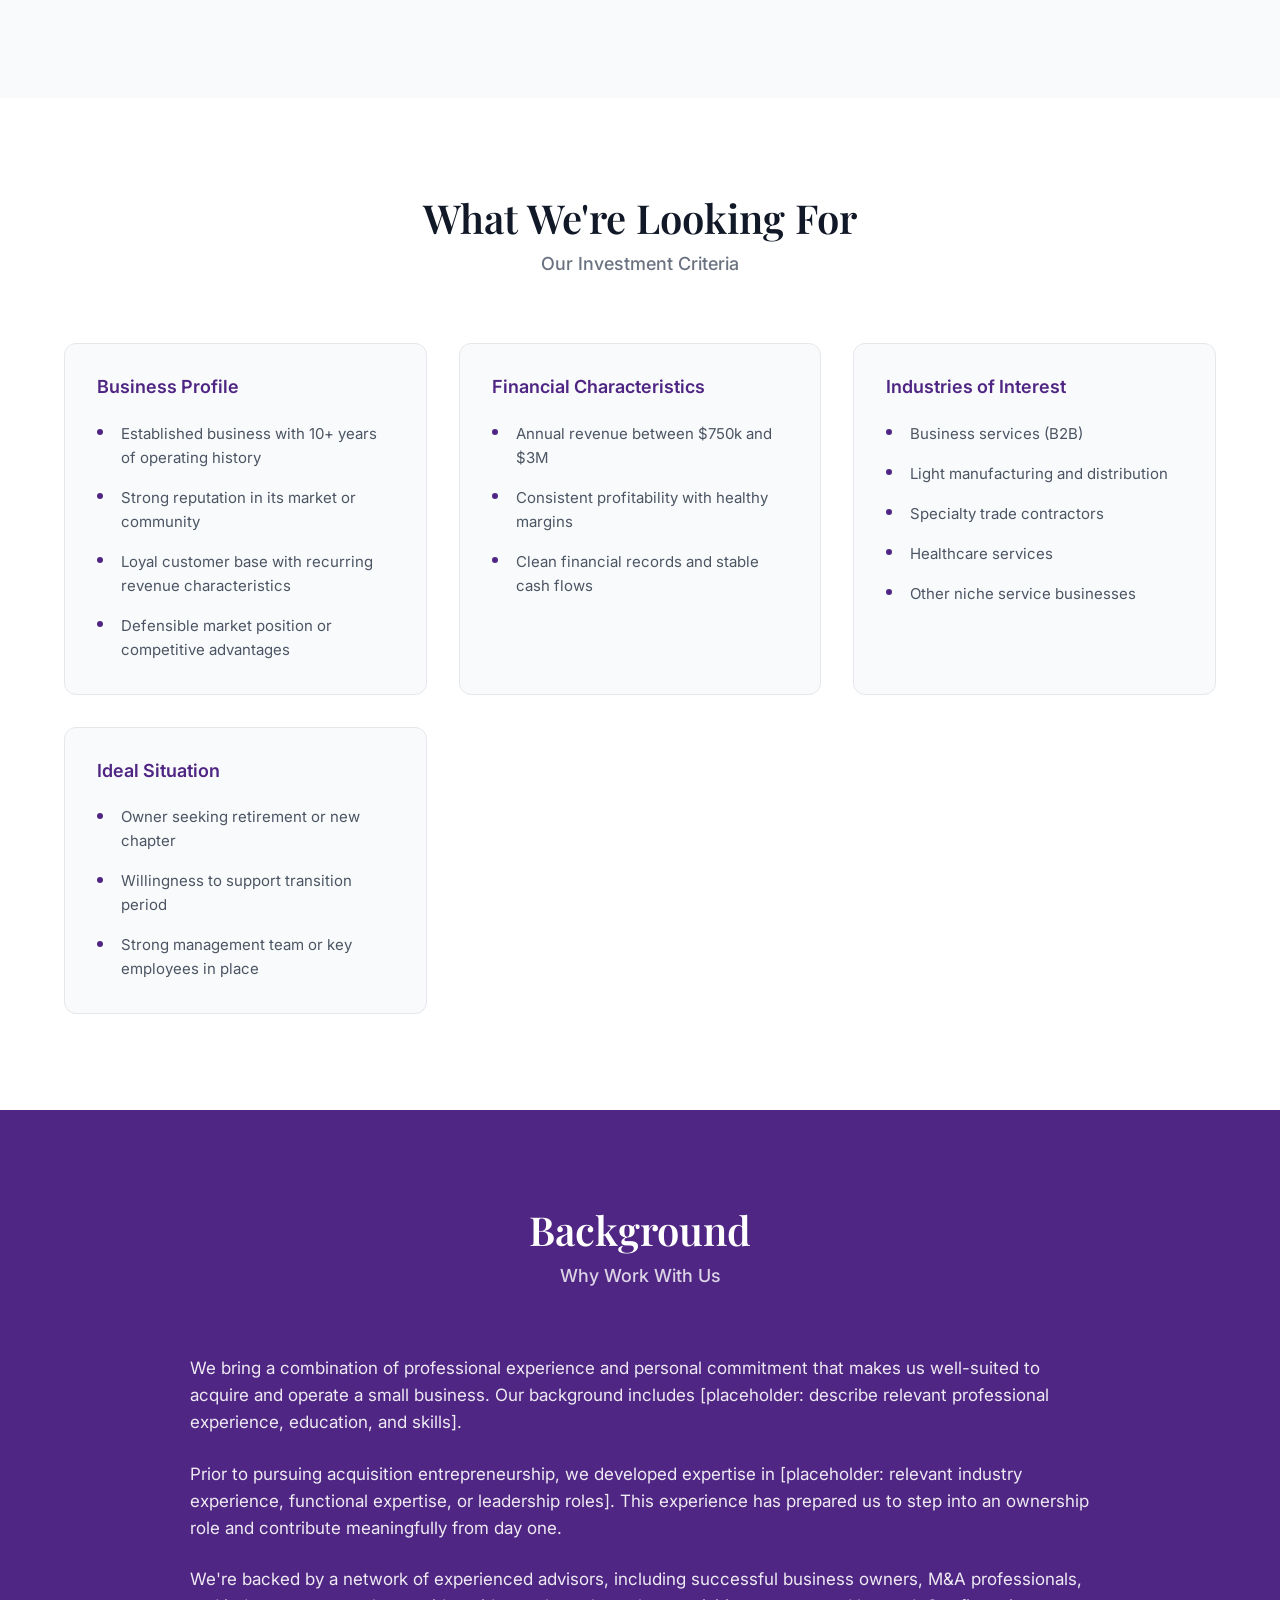
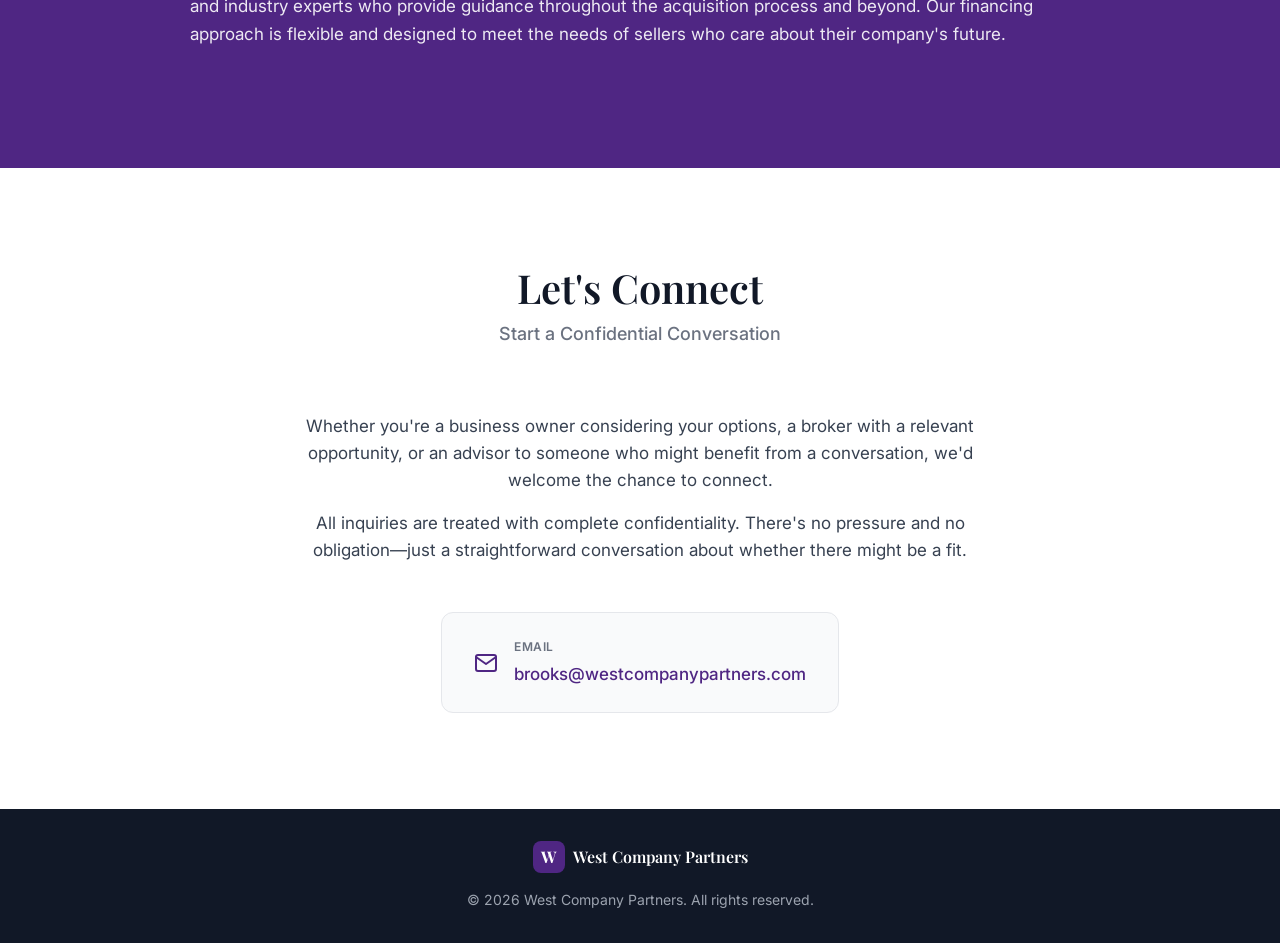
==== commit 8c63c462: "updated content" ====
--- a/index.html
+++ b/index.html
@@ -174,6 +174,7 @@
                         <p>Prior to pursuing acquisition entrepreneurship, we developed expertise in [placeholder: relevant industry experience, functional expertise, or leadership roles]. This experience has prepared us to step into an ownership role and contribute meaningfully from day one.</p>
                         <p>We're backed by a network of experienced advisors, including successful business owners, M&A professionals, and industry experts who provide guidance throughout the acquisition process and beyond. Our financing approach is flexible and designed to meet the needs of sellers who care about their company's future.</p>
                     </div>
+<!--
                     <div class="credentials">
                         <div class="credential-item">
                             <span class="credential-label">Education</span>
@@ -188,6 +189,7 @@
                             <span class="credential-value">[Placeholder: City, State]</span>
                         </div>
                     </div>
+-->
                 </div>
             </div>
         </section>
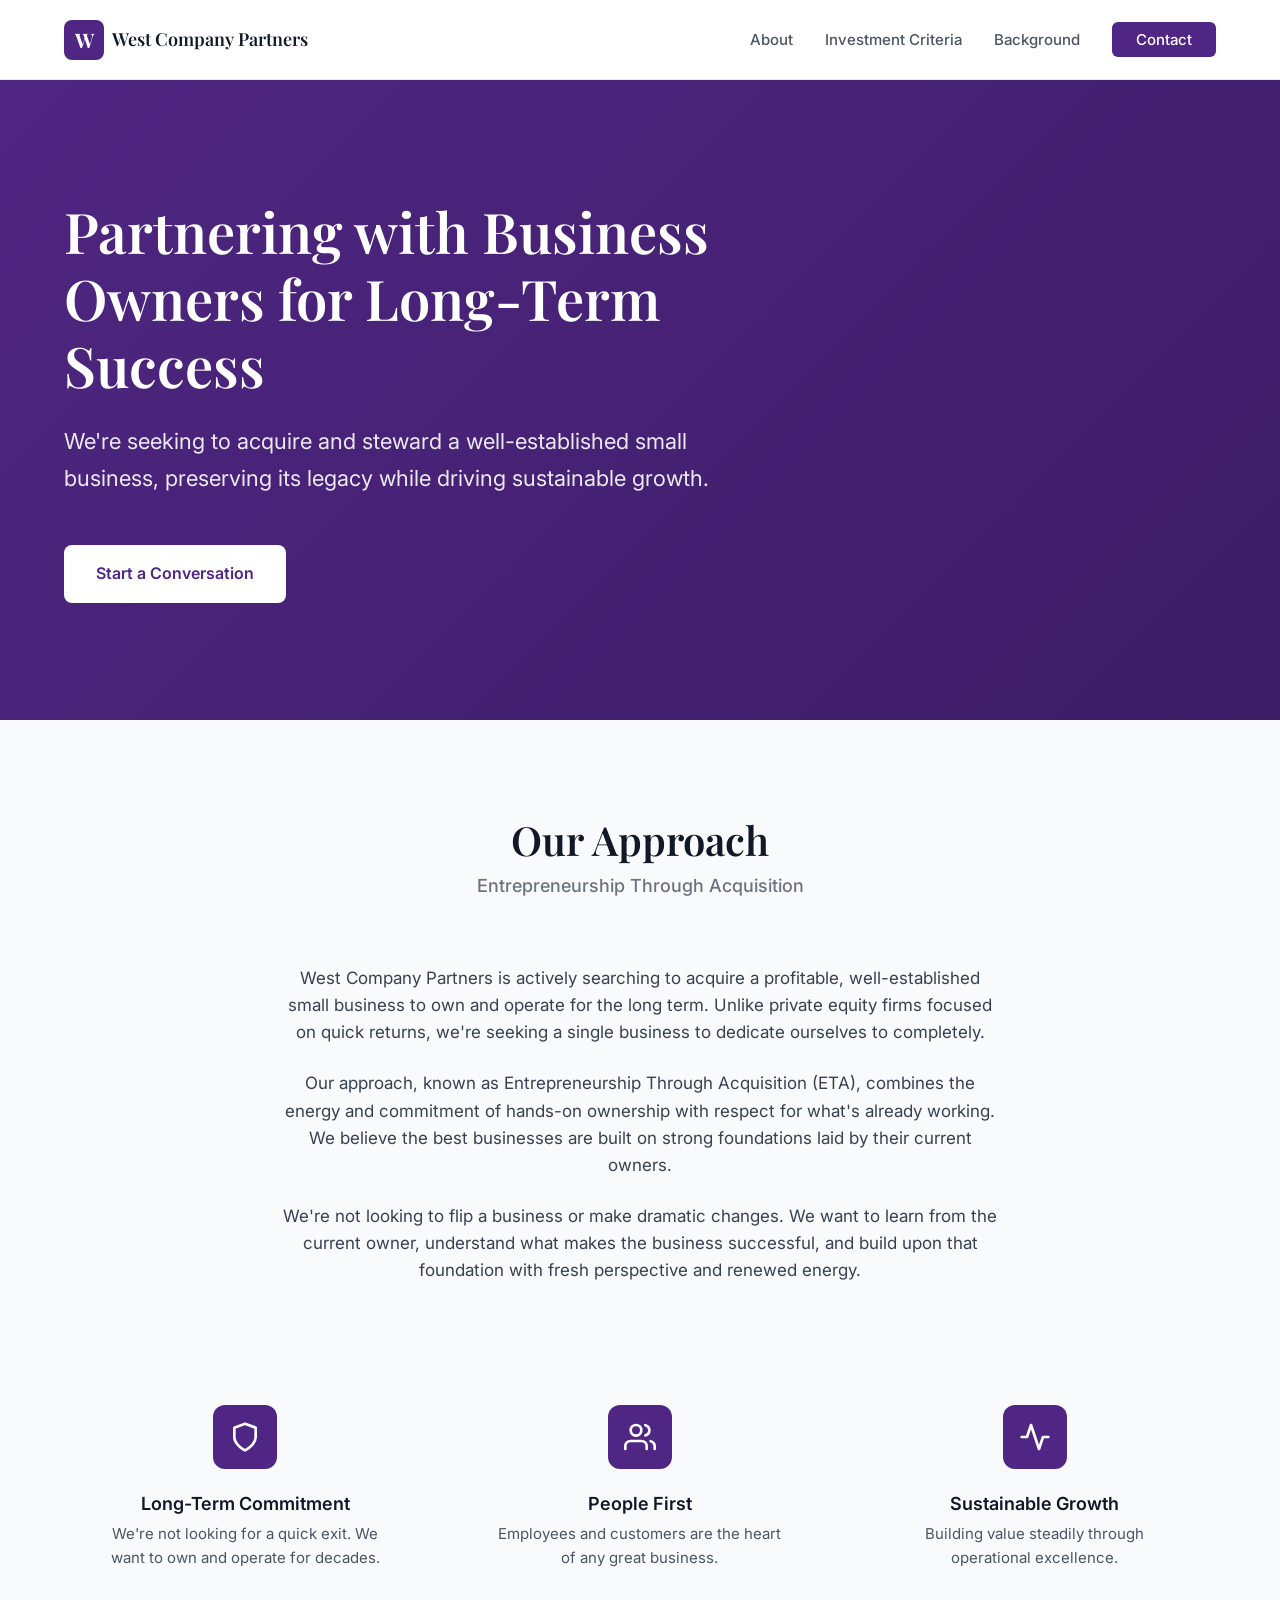
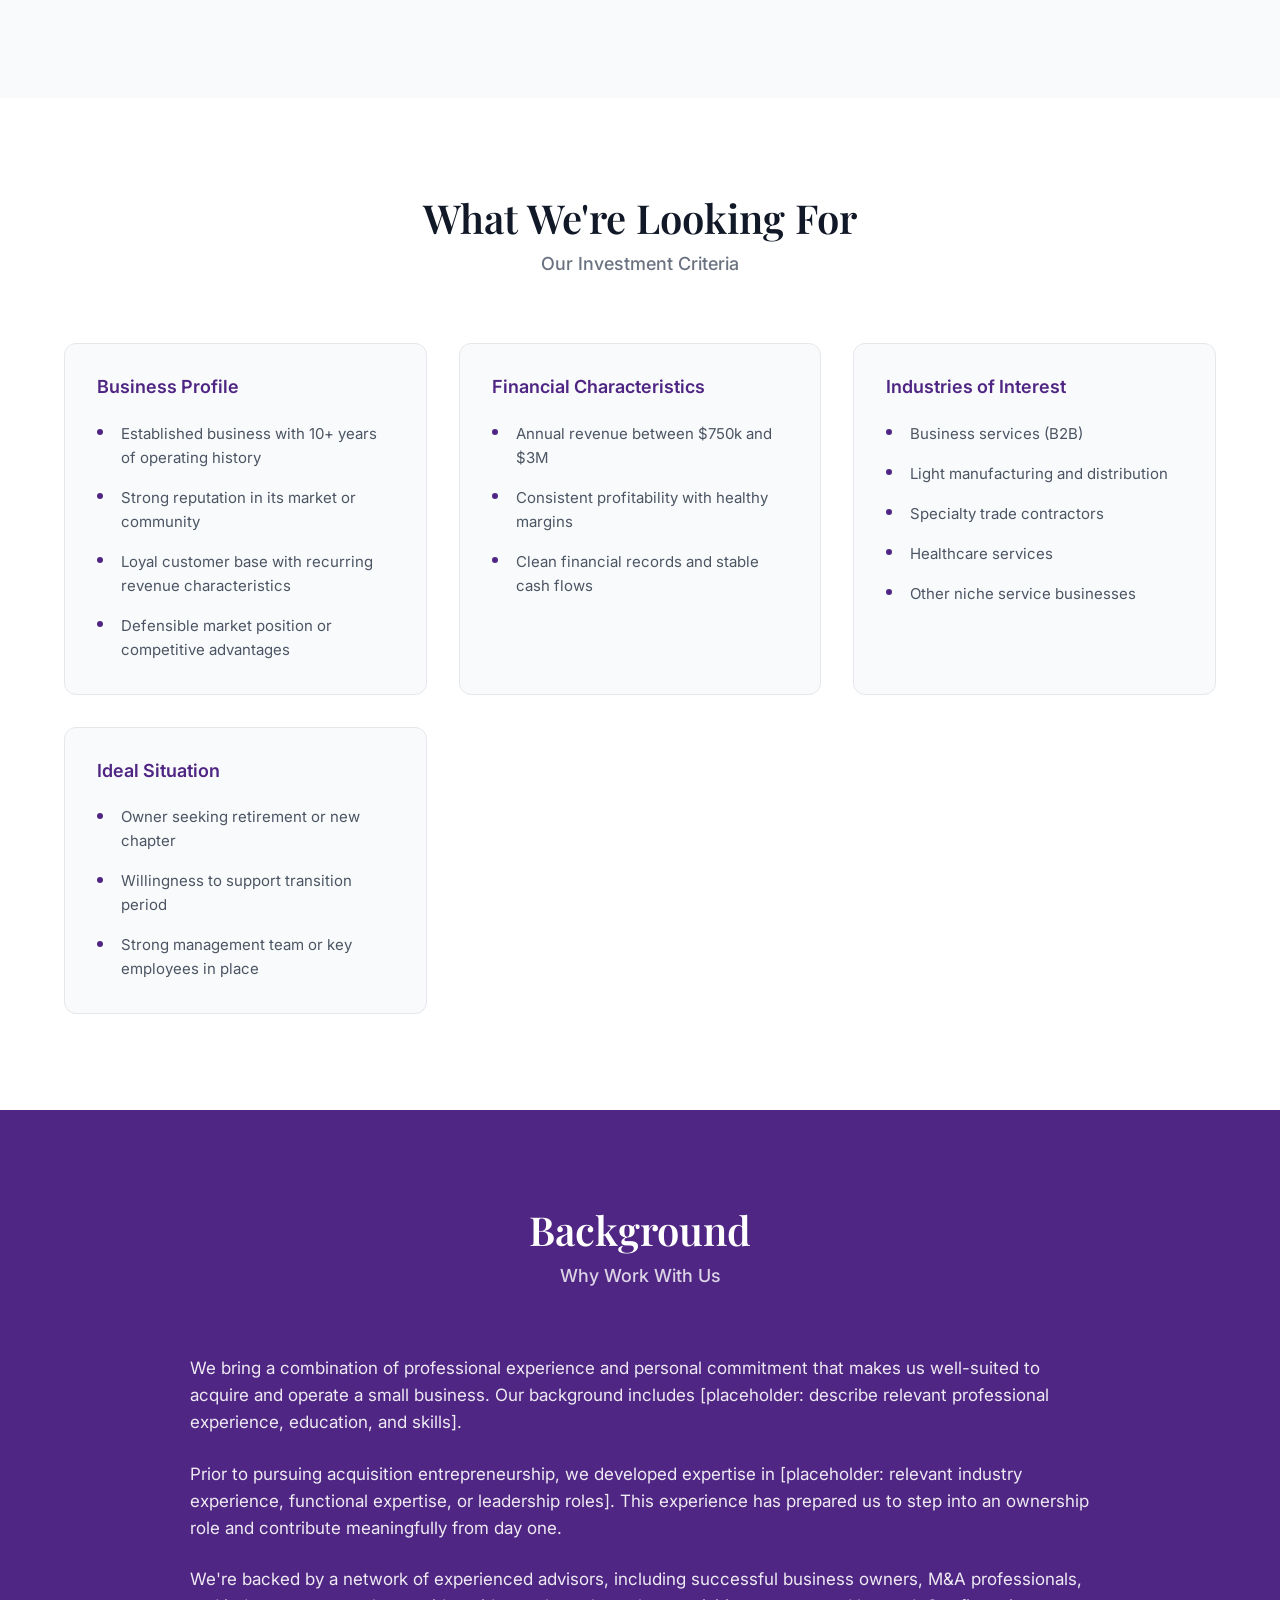
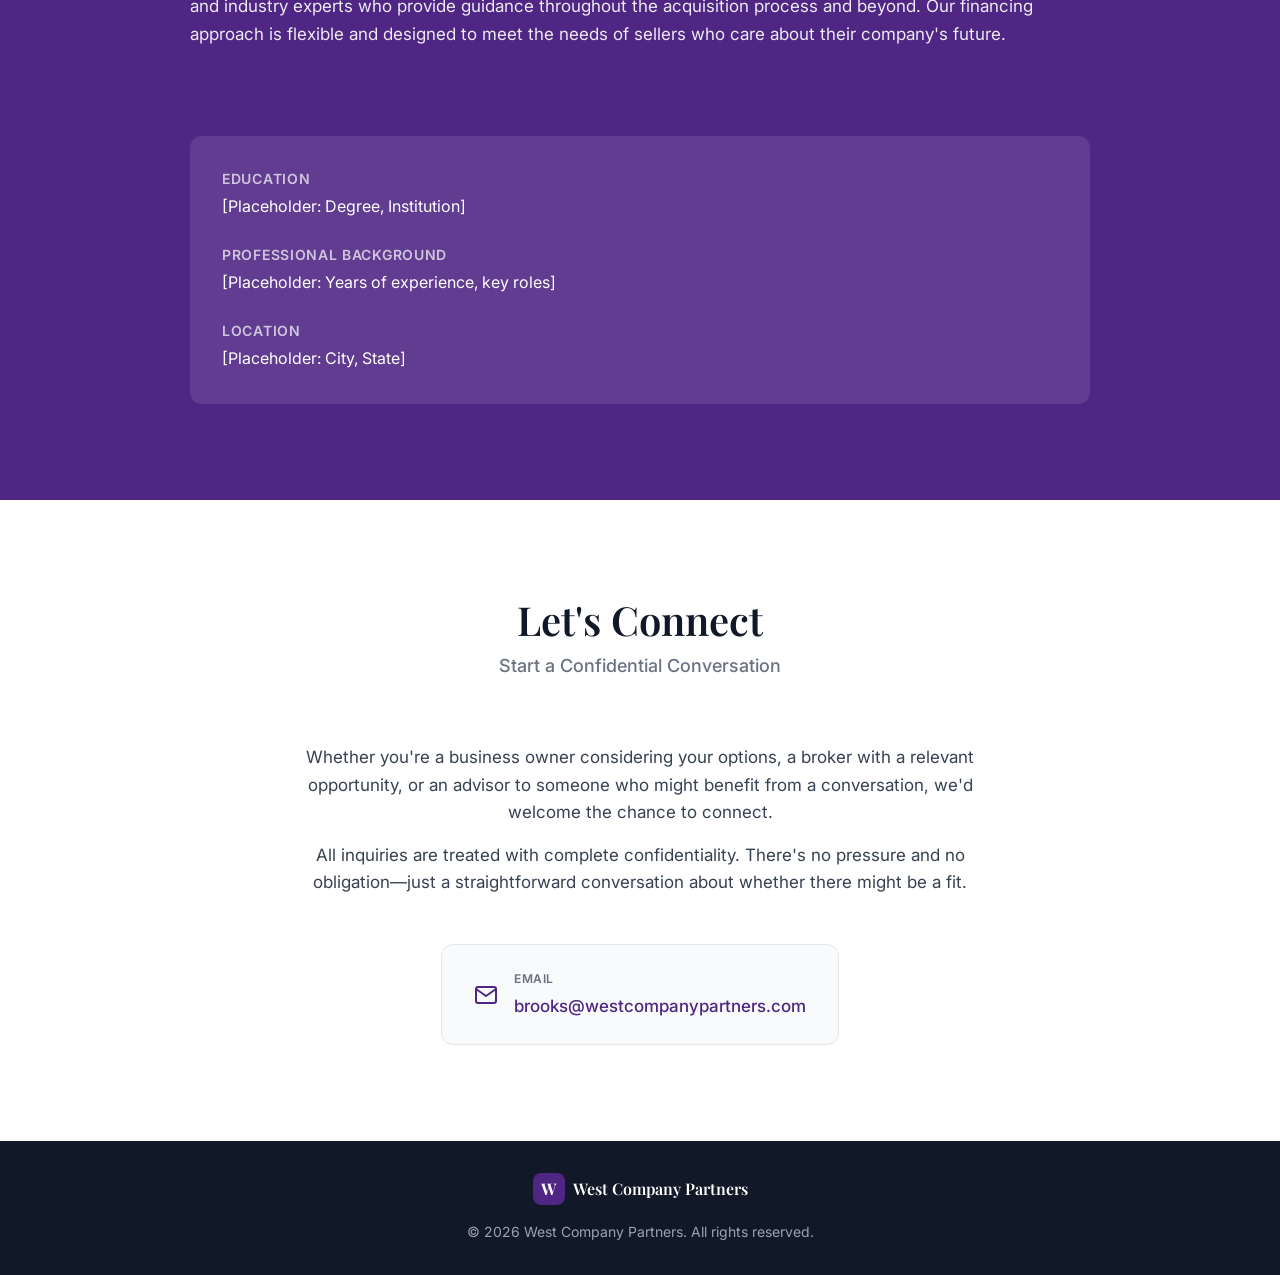
==== commit 735fc9f0: "uncommented code" ====
--- a/index.html
+++ b/index.html
@@ -174,7 +174,6 @@
                         <p>Prior to pursuing acquisition entrepreneurship, we developed expertise in [placeholder: relevant industry experience, functional expertise, or leadership roles]. This experience has prepared us to step into an ownership role and contribute meaningfully from day one.</p>
                         <p>We're backed by a network of experienced advisors, including successful business owners, M&A professionals, and industry experts who provide guidance throughout the acquisition process and beyond. Our financing approach is flexible and designed to meet the needs of sellers who care about their company's future.</p>
                     </div>
-<!--
                     <div class="credentials">
                         <div class="credential-item">
                             <span class="credential-label">Education</span>
@@ -189,7 +188,6 @@
                             <span class="credential-value">[Placeholder: City, State]</span>
                         </div>
                     </div>
--->
                 </div>
             </div>
         </section>
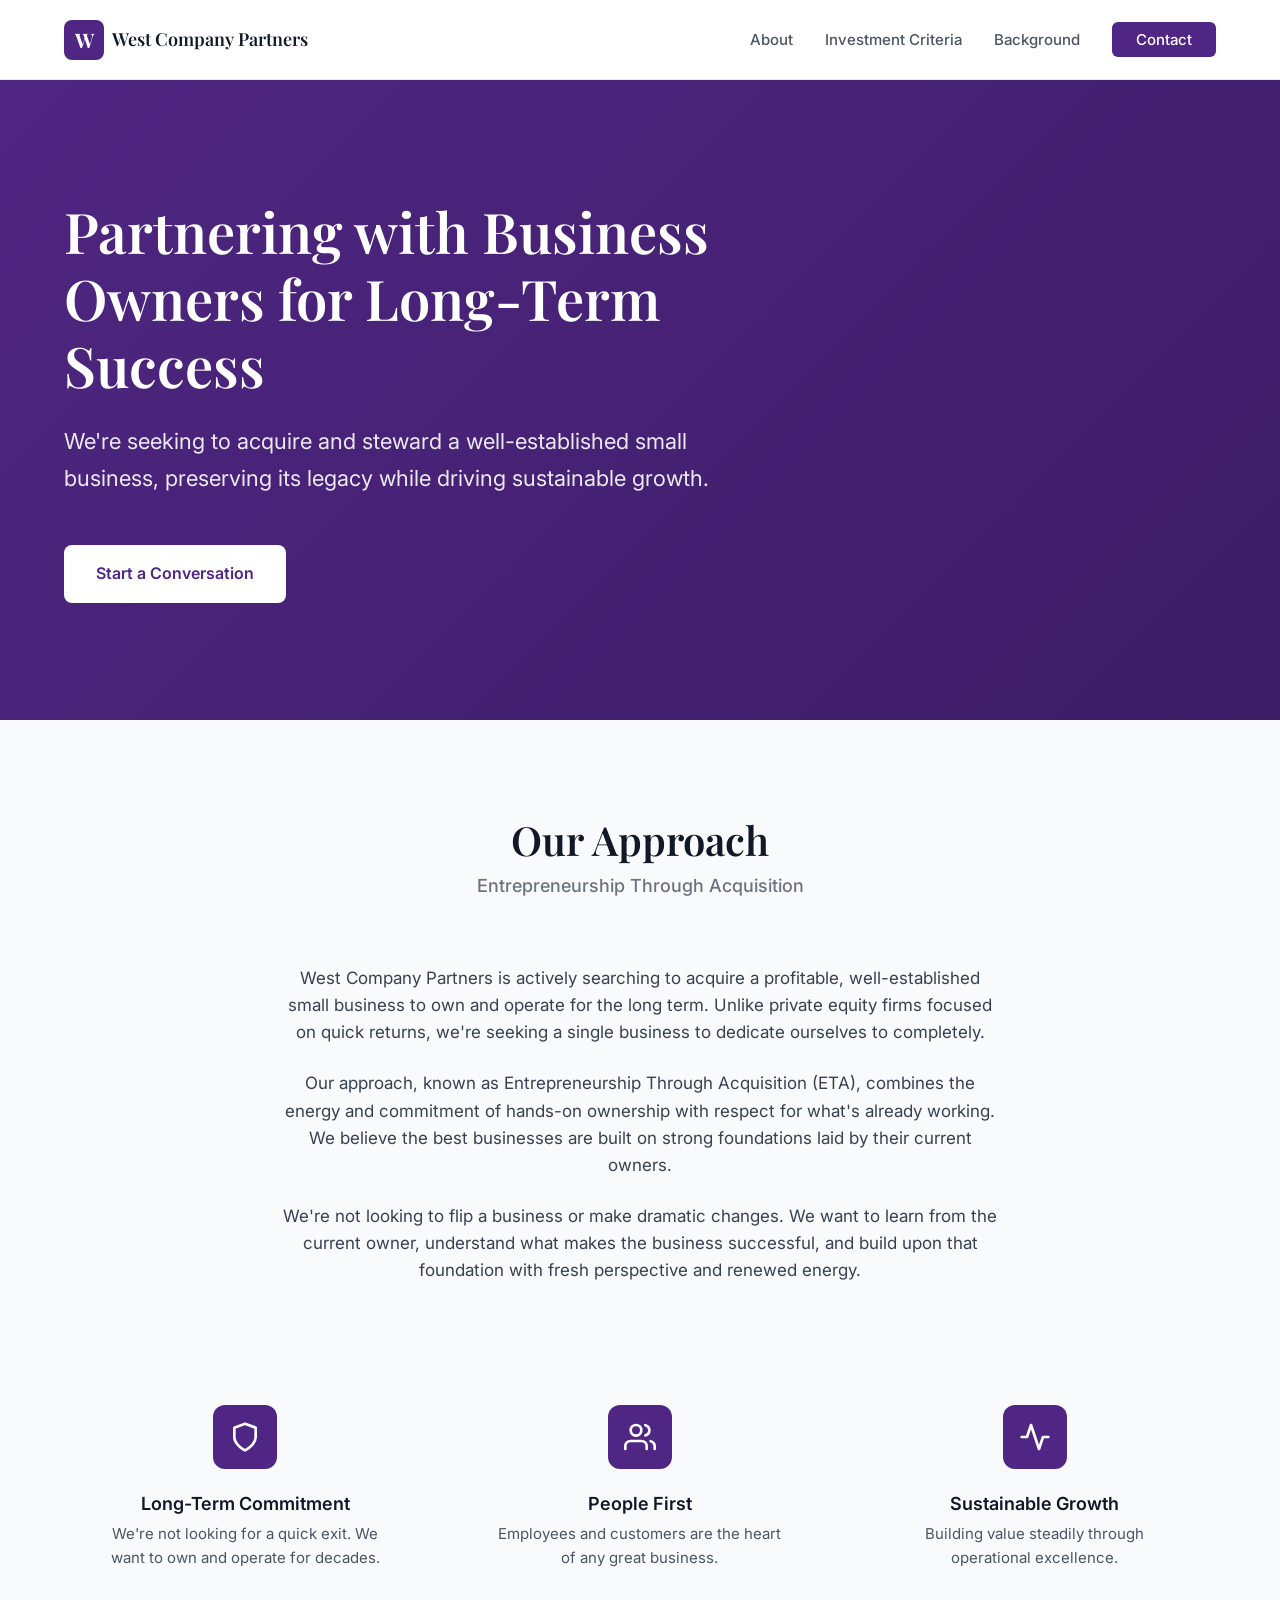
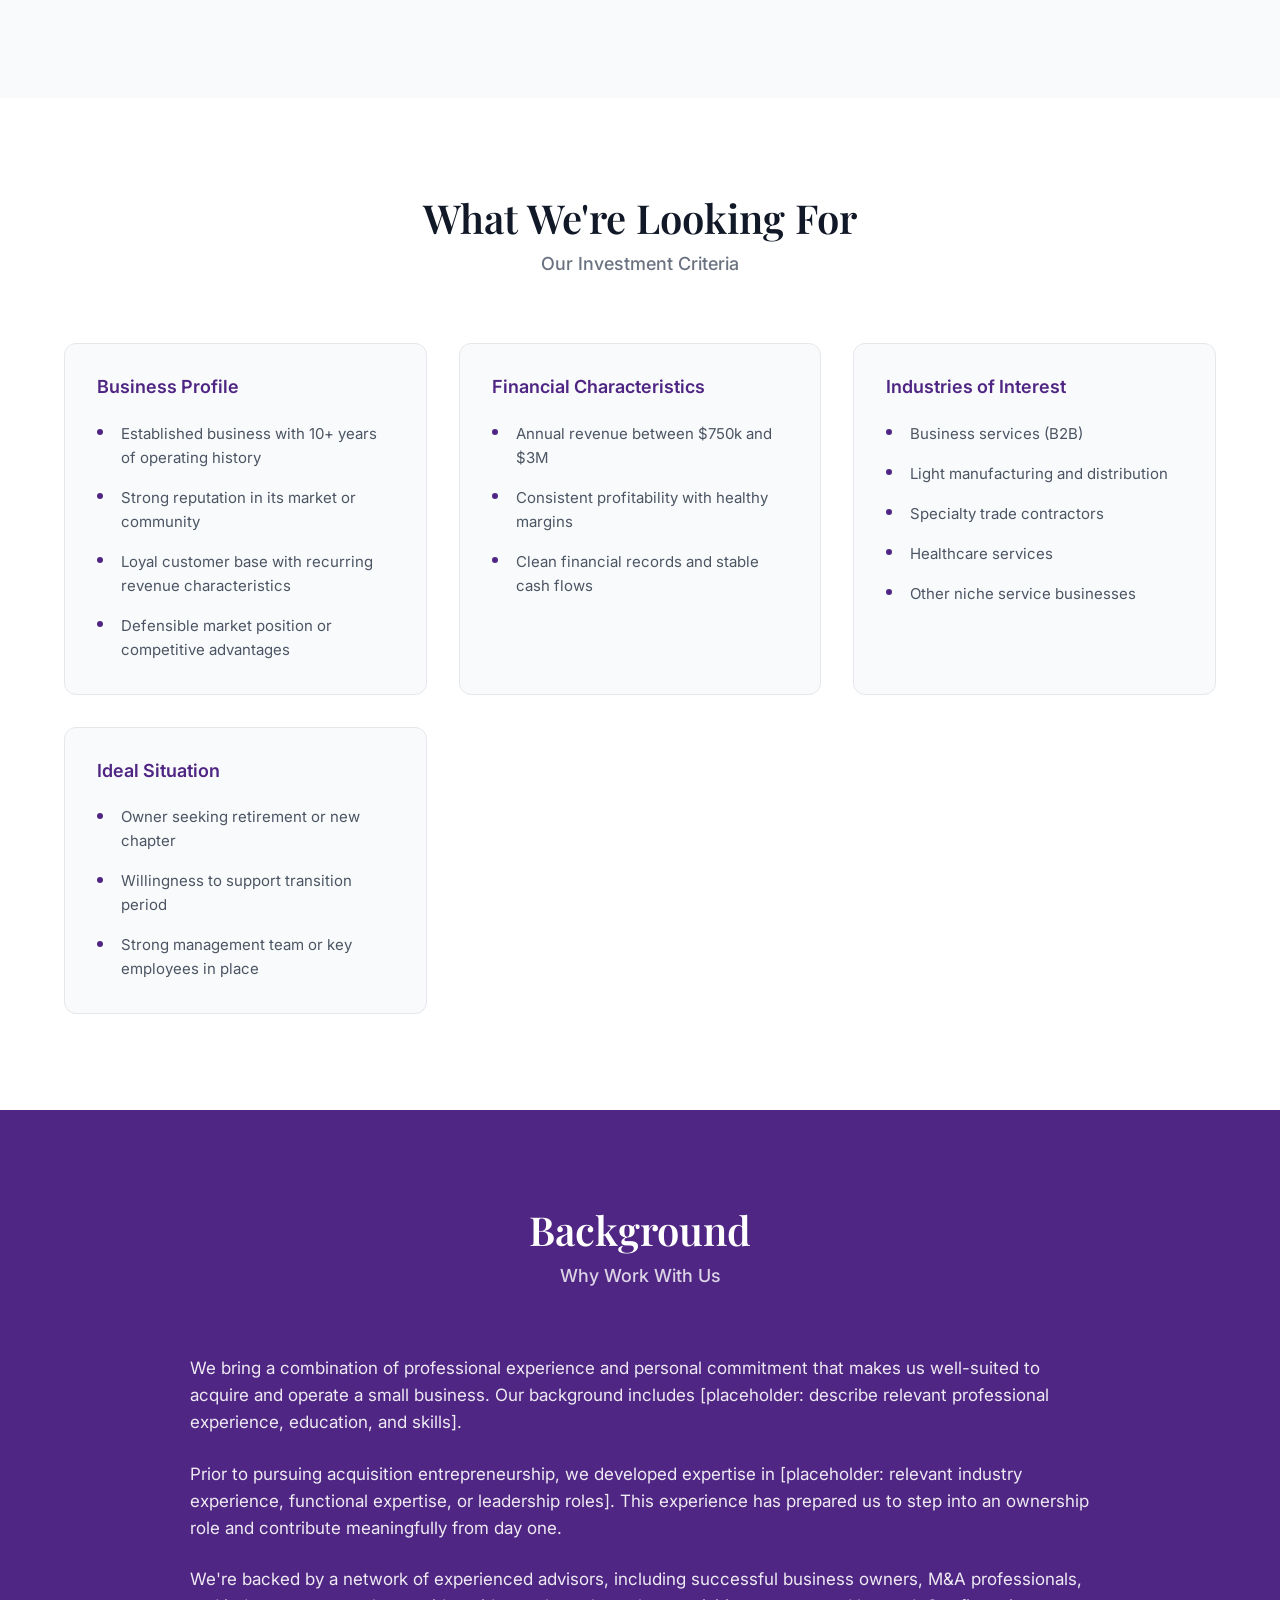
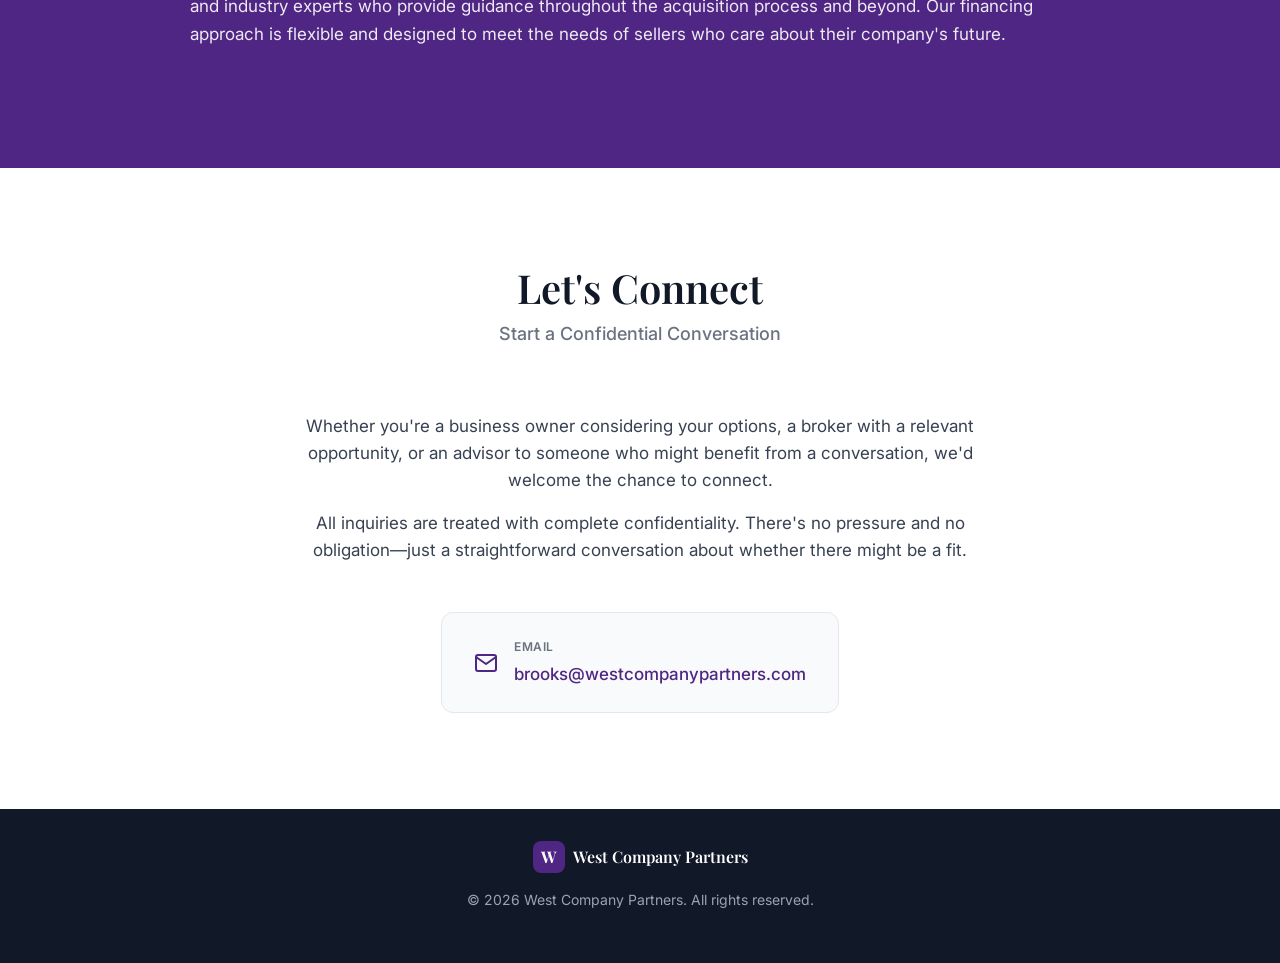
==== commit 23c9b69c: "version number added" ====
--- a/index.html
+++ b/index.html
@@ -174,20 +174,6 @@
                         <p>Prior to pursuing acquisition entrepreneurship, we developed expertise in [placeholder: relevant industry experience, functional expertise, or leadership roles]. This experience has prepared us to step into an ownership role and contribute meaningfully from day one.</p>
                         <p>We're backed by a network of experienced advisors, including successful business owners, M&A professionals, and industry experts who provide guidance throughout the acquisition process and beyond. Our financing approach is flexible and designed to meet the needs of sellers who care about their company's future.</p>
                     </div>
-                    <div class="credentials">
-                        <div class="credential-item">
-                            <span class="credential-label">Education</span>
-                            <span class="credential-value">[Placeholder: Degree, Institution]</span>
-                        </div>
-                        <div class="credential-item">
-                            <span class="credential-label">Professional Background</span>
-                            <span class="credential-value">[Placeholder: Years of experience, key roles]</span>
-                        </div>
-                        <div class="credential-item">
-                            <span class="credential-label">Location</span>
-                            <span class="credential-value">[Placeholder: City, State]</span>
-                        </div>
-                    </div>
                 </div>
             </div>
         </section>
@@ -230,6 +216,7 @@
                     <span class="footer-name">West Company Partners</span>
                 </div>
                 <p class="footer-copy">&copy; <span id="year"></span> West Company Partners. All rights reserved.</p>
+                <p class="footer-version" id="version"></p>
             </div>
         </div>
     </footer>
--- a/styles.css
+++ b/styles.css
@@ -600,6 +600,12 @@
     margin: 0;
 }
 
+.footer-version {
+    font-size: 0.75rem;
+    color: var(--color-gray-500);
+    margin: var(--spacing-xs) 0 0 0;
+}
+
 /* ========================================
    Responsive Design
    ======================================== */
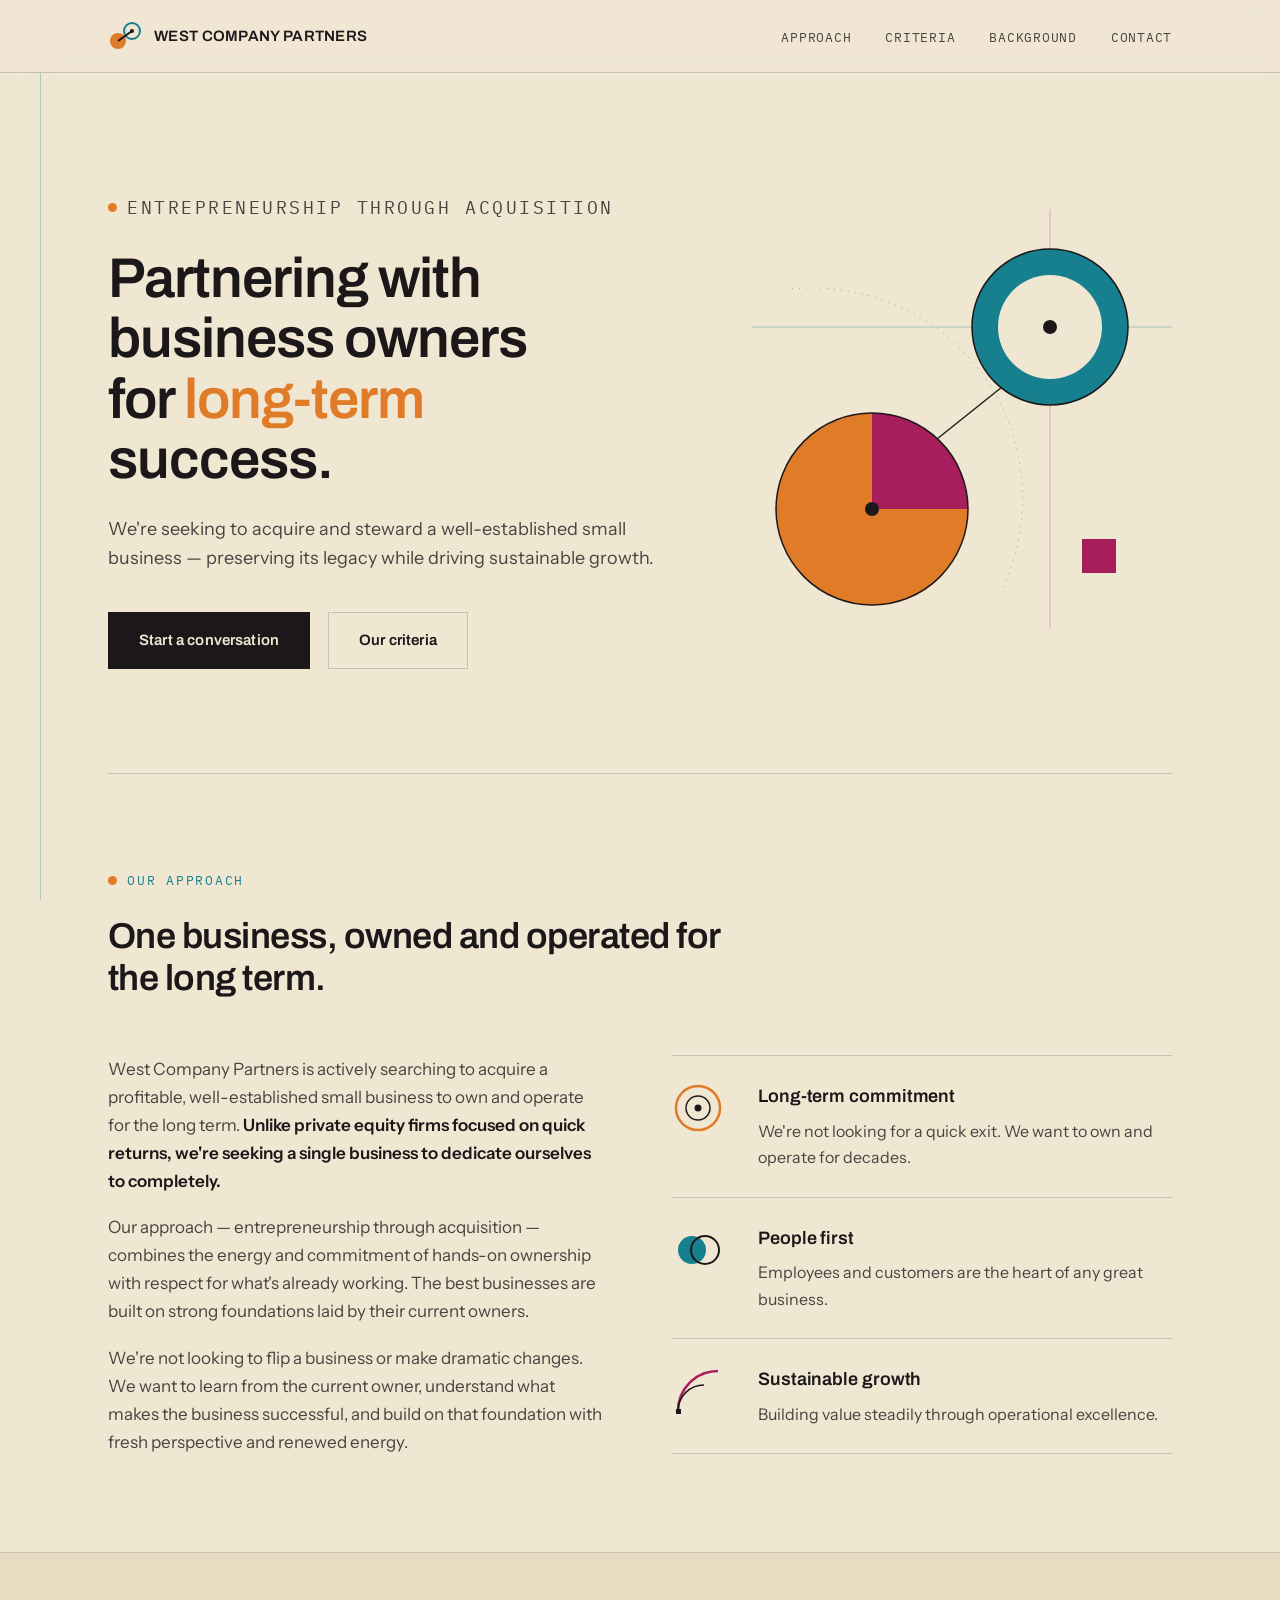
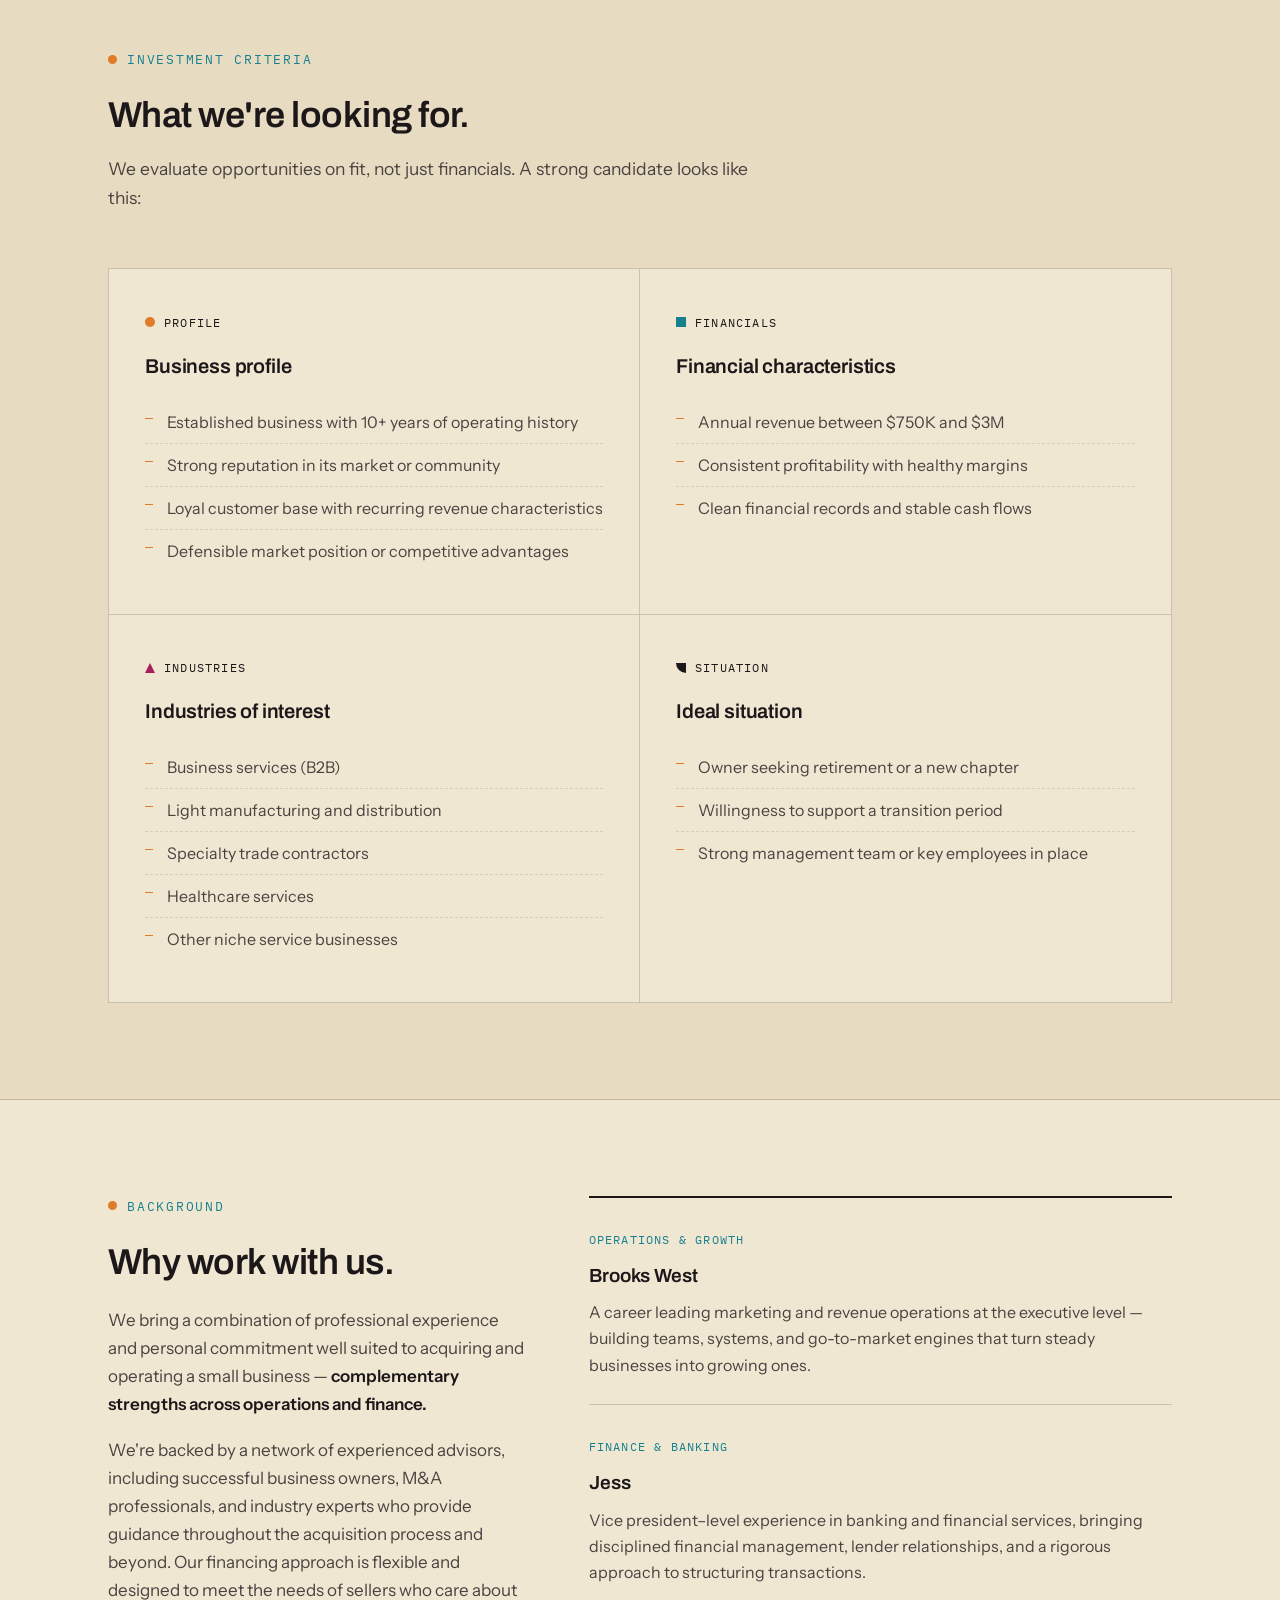
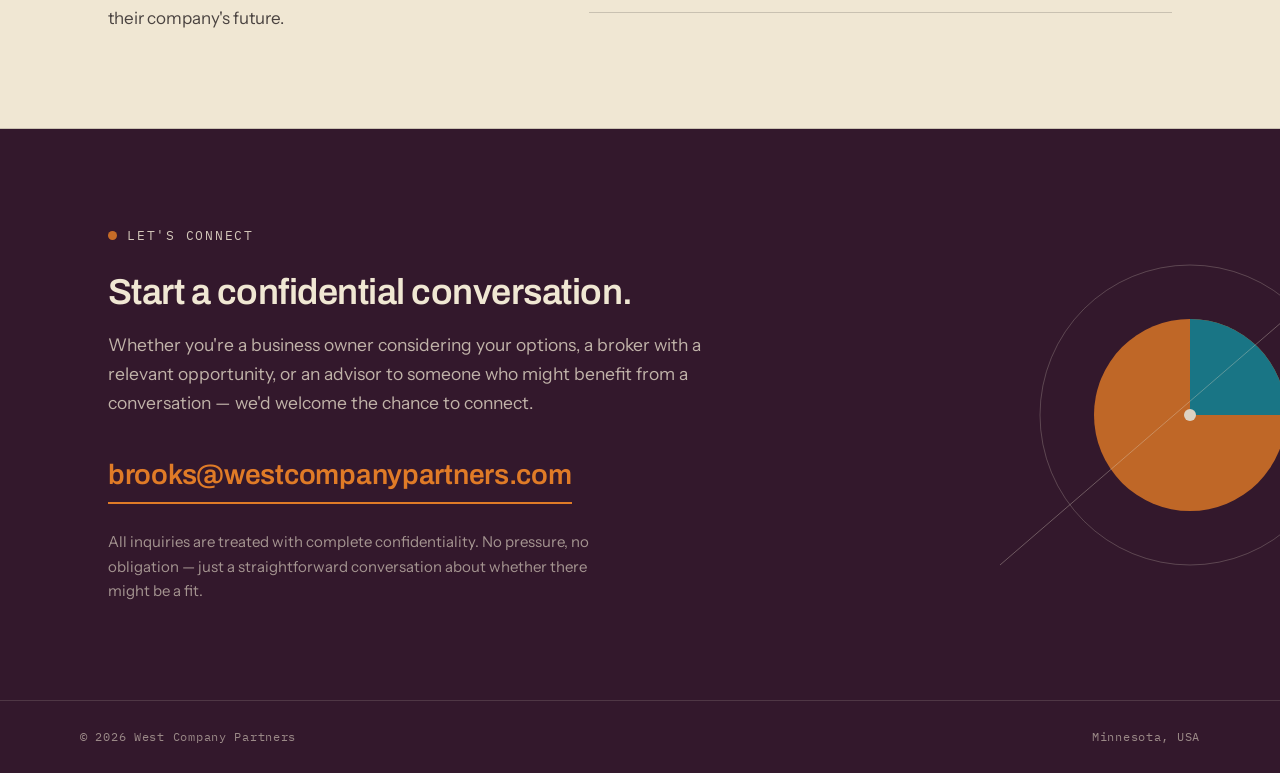
==== commit c62ccb8a: "Redesign homepage" ====
--- a/index.html
+++ b/index.html
@@ -1,226 +1,518 @@
 <!DOCTYPE html>
 <html lang="en">
 <head>
-    <meta charset="UTF-8">
-    <meta name="viewport" content="width=device-width, initial-scale=1.0">
-    <meta name="description" content="West Company Partners is an entrepreneurship through acquisition (ETA) firm seeking to acquire and grow a well-established small business.">
-    <meta name="keywords" content="ETA, entrepreneurship through acquisition, small business acquisition, buy a business, business buyer">
-    <meta name="author" content="West Company Partners">
-    <meta name="robots" content="index, follow">
-
-    <!-- Open Graph / Social Media -->
-    <meta property="og:type" content="website">
-    <meta property="og:title" content="West Company Partners | Acquiring & Growing Small Businesses">
-    <meta property="og:description" content="An entrepreneurship through acquisition firm seeking to acquire and grow a well-established small business.">
-    <meta property="og:url" content="https://westcompanypartners.com">
-
-    <!-- Favicon -->
-    <link rel="icon" type="image/svg+xml" href="favicon.svg">
-    <link rel="alternate icon" type="image/png" href="favicon.png">
-
-    <!-- Preconnect for performance -->
-    <link rel="preconnect" href="https://fonts.googleapis.com">
-    <link rel="preconnect" href="https://fonts.gstatic.com" crossorigin>
-
-    <!-- Fonts -->
-    <link href="https://fonts.googleapis.com/css2?family=Inter:wght@400;500;600;700&family=Playfair+Display:wght@600;700&display=swap" rel="stylesheet">
-
-    <!-- Styles -->
-    <link rel="stylesheet" href="styles.css">
-
-    <title>West Company Partners | Acquiring & Growing Small Businesses</title>
+<meta charset="UTF-8">
+<meta name="viewport" content="width=device-width, initial-scale=1.0">
+<title>West Company Partners | Acquiring &amp; Growing Small Businesses</title>
+<meta name="description" content="West Company Partners is an entrepreneurship through acquisition (ETA) firm seeking to acquire and grow a well-established small business.">
+<link rel="preconnect" href="https://fonts.googleapis.com">
+<link rel="preconnect" href="https://fonts.gstatic.com" crossorigin>
+<link href="https://fonts.googleapis.com/css2?family=Archivo:wght@500;600;700&family=Instrument+Sans:wght@400;500;600&family=IBM+Plex+Mono:wght@400;500&display=swap" rel="stylesheet">
+<style>
+  :root{
+    --paper:#F0E7D3;
+    --paper-deep:#E7DCC2;
+    --ink:#1C1719;
+    --ink-soft:#4A4340;
+    --orange:#E07B27;
+    --teal:#17808F;
+    --magenta:#A61E5C;
+    --plum:#33182C;
+    --hairline:rgba(28,23,25,.18);
+    --hairline-teal:rgba(23,128,143,.30);
+    --display:'Archivo',sans-serif;
+    --body:'Instrument Sans',sans-serif;
+    --mono:'IBM Plex Mono',monospace;
+  }
+  *{margin:0;padding:0;box-sizing:border-box}
+  html{scroll-behavior:smooth}
+  @media (prefers-reduced-motion:reduce){
+    html{scroll-behavior:auto}
+    *,*::before,*::after{animation:none!important;transition:none!important}
+  }
+  body{
+    background:var(--paper);
+    color:var(--ink);
+    font-family:var(--body);
+    font-size:17px;
+    line-height:1.65;
+    -webkit-font-smoothing:antialiased;
+  }
+  ::selection{background:var(--orange);color:var(--paper)}
+
+  /* faint vertical construction line, echoing the drafting lines in the artwork */
+  body::before{
+    content:"";
+    position:fixed;
+    top:0;bottom:0;
+    left:max(28px, calc((100vw - 1120px)/2 - 40px));
+    width:1px;
+    background:var(--hairline-teal);
+    pointer-events:none;
+    z-index:0;
+  }
+
+  .wrap{max-width:1120px;margin:0 auto;padding:0 28px;position:relative;z-index:1}
+
+  a{color:inherit}
+  a:focus-visible,button:focus-visible{outline:2px solid var(--teal);outline-offset:3px}
+
+  /* ---------- Nav ---------- */
+  header{
+    border-bottom:1px solid var(--hairline);
+    position:sticky;top:0;z-index:50;
+    background:rgba(240,231,211,.92);
+    backdrop-filter:blur(8px);
+  }
+  .nav{
+    display:flex;align-items:center;justify-content:space-between;
+    height:72px;
+  }
+  .mark{
+    display:flex;align-items:center;gap:12px;
+    text-decoration:none;
+  }
+  .mark svg{display:block}
+  .mark-name{
+    font-family:var(--display);
+    font-weight:600;font-size:15px;letter-spacing:.02em;
+    text-transform:uppercase;
+  }
+  nav ul{display:flex;gap:34px;list-style:none}
+  nav a{
+    text-decoration:none;
+    font-family:var(--mono);
+    font-size:12.5px;letter-spacing:.06em;text-transform:uppercase;
+    color:var(--ink-soft);
+    padding:4px 0;
+    border-bottom:1px solid transparent;
+    transition:color .18s,border-color .18s;
+  }
+  nav a:hover{color:var(--ink);border-bottom-color:var(--orange)}
+  @media(max-width:760px){nav ul{display:none}}
+
+  /* ---------- Hero ---------- */
+  .hero{
+    display:grid;
+    grid-template-columns:minmax(0,7fr) minmax(0,5fr);
+    gap:56px;
+    align-items:center;
+    padding:96px 0 104px;
+    border-bottom:1px solid var(--hairline);
+  }
+  .eyebrow{
+    font-family:var(--mono);
+    font-size:12.5px;letter-spacing:.14em;text-transform:uppercase;
+    color:var(--teal);
+    display:flex;align-items:center;gap:10px;
+    margin-bottom:26px;
+  }
+  .eyebrow::before{content:"";width:9px;height:9px;background:var(--orange);border-radius:50%;flex:none}
+  h1{
+    font-family:var(--display);
+    font-weight:600;
+    font-size:clamp(34px,4.6vw,56px);
+    line-height:1.08;
+    letter-spacing:-.018em;
+    max-width:15ch;
+  }
+  h1 em{font-style:normal;color:var(--orange)}
+  .hero p{
+    margin-top:24px;
+    max-width:46ch;
+    font-size:18px;
+    color:var(--ink-soft);
+  }
+  .cta-row{margin-top:38px;display:flex;gap:18px;align-items:center;flex-wrap:wrap}
+  .btn{
+    display:inline-block;
+    font-family:var(--display);font-weight:600;font-size:15px;letter-spacing:.01em;
+    text-decoration:none;
+    background:var(--ink);color:var(--paper);
+    padding:15px 30px;
+    border:1px solid var(--ink);
+    transition:background .18s,color .18s;
+  }
+  .btn:hover{background:var(--orange);border-color:var(--orange);color:var(--ink)}
+  .btn-ghost{
+    background:transparent;color:var(--ink);
+    border:1px solid var(--hairline);
+  }
+  .btn-ghost:hover{background:transparent;border-color:var(--ink);color:var(--ink)}
+
+  .hero-art{justify-self:end;width:100%;max-width:420px}
+  .hero-art svg{width:100%;height:auto;display:block}
+  @media(max-width:860px){
+    .hero{grid-template-columns:1fr;padding:64px 0 72px;gap:44px}
+    .hero-art{max-width:300px;justify-self:start}
+  }
+
+  .fade{opacity:0;transform:translateY(14px);animation:rise .7s ease forwards}
+  .fade.d1{animation-delay:.08s}.fade.d2{animation-delay:.16s}.fade.d3{animation-delay:.26s}
+  @keyframes rise{to{opacity:1;transform:none}}
+
+  /* ---------- Sections ---------- */
+  section{padding:96px 0;border-bottom:1px solid var(--hairline)}
+  @media(max-width:760px){section{padding:64px 0}}
+  .sec-head{margin-bottom:56px;max-width:640px}
+  h2{
+    font-family:var(--display);font-weight:600;
+    font-size:clamp(26px,3vw,36px);
+    line-height:1.15;letter-spacing:-.014em;
+    margin-top:14px;
+  }
+  .lede{margin-top:18px;color:var(--ink-soft);font-size:17.5px}
+
+  /* Approach */
+  .approach-grid{
+    display:grid;grid-template-columns:1fr 1fr;gap:64px;align-items:start;
+  }
+  @media(max-width:860px){.approach-grid{grid-template-columns:1fr;gap:40px}}
+  .approach-copy p+p{margin-top:18px}
+  .approach-copy{color:var(--ink-soft)}
+  .approach-copy strong{color:var(--ink);font-weight:600}
+
+  .values{display:flex;flex-direction:column;gap:0;border-top:1px solid var(--hairline)}
+  .value{
+    display:grid;grid-template-columns:64px 1fr;gap:22px;
+    padding:26px 0;border-bottom:1px solid var(--hairline);
+    align-items:start;
+  }
+  .value h3{
+    font-family:var(--display);font-weight:600;font-size:18px;letter-spacing:-.005em;
+  }
+  .value p{margin-top:6px;color:var(--ink-soft);font-size:16px}
+  .glyph{width:52px;height:52px;flex:none}
+  .glyph svg{width:100%;height:100%;display:block}
+
+  /* Criteria */
+  .criteria{background:var(--paper-deep)}
+  .cards{
+    display:grid;grid-template-columns:repeat(2,1fr);gap:0;
+    border:1px solid var(--hairline);
+    background:var(--paper);
+  }
+  @media(max-width:760px){.cards{grid-template-columns:1fr}}
+  .card{
+    padding:38px 36px 42px;
+    border-right:1px solid var(--hairline);
+    border-bottom:1px solid var(--hairline);
+  }
+  .card:nth-child(2n){border-right:none}
+  .card:nth-last-child(-n+2){border-bottom:none}
+  @media(max-width:760px){
+    .card{border-right:none}
+    .card:nth-last-child(2){border-bottom:1px solid var(--hairline)}
+  }
+  .card-tag{
+    font-family:var(--mono);font-size:12px;letter-spacing:.1em;text-transform:uppercase;
+    display:inline-flex;align-items:center;gap:9px;
+  }
+  .card-tag .chip{width:10px;height:10px;flex:none}
+  .card h3{
+    font-family:var(--display);font-weight:600;font-size:20px;
+    margin-top:14px;letter-spacing:-.008em;
+  }
+  .card ul{list-style:none;margin-top:18px}
+  .card li{
+    padding:9px 0 9px 22px;position:relative;
+    color:var(--ink-soft);font-size:16px;line-height:1.5;
+    border-bottom:1px dashed rgba(28,23,25,.12);
+  }
+  .card li:last-child{border-bottom:none}
+  .card li::before{
+    content:"";position:absolute;left:0;top:17px;
+    width:8px;height:1.5px;background:var(--orange);
+  }
+
+  /* Background */
+  .bg-grid{display:grid;grid-template-columns:5fr 7fr;gap:64px;align-items:start}
+  @media(max-width:860px){.bg-grid{grid-template-columns:1fr;gap:40px}}
+  .bg-copy p{color:var(--ink-soft)}
+  .bg-copy p+p{margin-top:18px}
+  .bg-copy strong{color:var(--ink);font-weight:600}
+  .principals{border-top:2px solid var(--ink)}
+  .principal{padding:26px 0;border-bottom:1px solid var(--hairline)}
+  .principal .role{
+    font-family:var(--mono);font-size:12px;letter-spacing:.1em;text-transform:uppercase;color:var(--teal);
+  }
+  .principal h3{font-family:var(--display);font-weight:600;font-size:19px;margin-top:8px}
+  .principal p{margin-top:8px;color:var(--ink-soft);font-size:16px}
+
+  /* Contact */
+  .contact{
+    background:var(--plum);color:var(--paper);
+    border-bottom:none;
+    position:relative;overflow:hidden;
+  }
+  .contact .eyebrow{color:var(--paper);opacity:.85}
+  .contact h2{color:var(--paper)}
+  .contact .lede{color:rgba(240,231,211,.75)}
+  .contact-inner{position:relative;z-index:1;max-width:620px}
+  .email{
+    display:inline-block;margin-top:34px;
+    font-family:var(--display);font-weight:600;
+    font-size:clamp(20px,2.6vw,28px);letter-spacing:-.01em;
+    color:var(--orange);text-decoration:none;
+    border-bottom:2px solid var(--orange);
+    padding-bottom:4px;
+    transition:color .18s,border-color .18s;
+  }
+  .email:hover{color:var(--paper);border-color:var(--paper)}
+  .contact-note{
+    margin-top:26px;font-size:15px;color:rgba(240,231,211,.6);max-width:52ch;
+  }
+  .contact-geo{
+    position:absolute;right:-60px;top:50%;transform:translateY(-50%);
+    width:380px;opacity:.9;pointer-events:none;
+  }
+  @media(max-width:900px){.contact-geo{display:none}}
+
+  footer{
+    background:var(--plum);color:rgba(240,231,211,.55);
+    border-top:1px solid rgba(240,231,211,.15);
+  }
+  .foot{
+    display:flex;justify-content:space-between;align-items:center;
+    padding:26px 0;flex-wrap:wrap;gap:12px;
+    font-family:var(--mono);font-size:12px;letter-spacing:.06em;
+  }
+</style>
 </head>
 <body>
-    <!-- Header -->
-    <header class="header" id="header">
-        <div class="container">
-            <a href="#" class="logo" aria-label="West Company Partners Home">
-                <span class="logo-icon">W</span>
-                <span class="logo-text">West Company Partners</span>
-            </a>
-            <nav class="nav" id="nav" aria-label="Main navigation">
-                <ul class="nav-list">
-                    <li><a href="#about" class="nav-link">About</a></li>
-                    <li><a href="#criteria" class="nav-link">Investment Criteria</a></li>
-                    <li><a href="#background" class="nav-link">Background</a></li>
-                    <li><a href="#contact" class="nav-link nav-link--cta">Contact</a></li>
-                </ul>
-            </nav>
-            <button class="mobile-menu-btn" id="mobile-menu-btn" aria-label="Toggle navigation menu" aria-expanded="false">
-                <span class="hamburger"></span>
-            </button>
-        </div>
-    </header>
-
-    <main>
-        <!-- Hero Section -->
-        <section class="hero" id="hero">
-            <div class="container">
-                <div class="hero-content">
-                    <h1 class="hero-title">Partnering with Business Owners for Long-Term Success</h1>
-                    <p class="hero-subtitle">We're seeking to acquire and steward a well-established small business, preserving its legacy while driving sustainable growth.</p>
-                    <a href="#contact" class="btn btn--primary">Start a Conversation</a>
-                </div>
+
+<header>
+  <div class="wrap nav">
+    <a class="mark" href="#top" aria-label="West Company Partners home">
+      <!-- geometric W mark: two circles + connecting stroke, echoing the wheel motif -->
+      <svg width="34" height="34" viewBox="0 0 34 34" fill="none" aria-hidden="true">
+        <circle cx="10" cy="22" r="8" fill="#E07B27"/>
+        <circle cx="24" cy="12" r="8" fill="none" stroke="#17808F" stroke-width="2"/>
+        <line x1="10" y1="22" x2="24" y2="12" stroke="#1C1719" stroke-width="2"/>
+        <circle cx="24" cy="12" r="2" fill="#1C1719"/>
+      </svg>
+      <span class="mark-name">West Company Partners</span>
+    </a>
+    <nav aria-label="Primary">
+      <ul>
+        <li><a href="#about">Approach</a></li>
+        <li><a href="#criteria">Criteria</a></li>
+        <li><a href="#background">Background</a></li>
+        <li><a href="#contact">Contact</a></li>
+      </ul>
+    </nav>
+  </div>
+</header>
+
+<main id="top">
+
+  <!-- ================= HERO ================= -->
+  <div class="wrap">
+    <div class="hero">
+      <div>
+        <p class="eyebrow fade">Entrepreneurship Through Acquisition</p>
+        <h1 class="fade d1">Partnering with business owners for <em>long-term</em> success.</h1>
+        <p class="fade d2">We're seeking to acquire and steward a well-established small business — preserving its legacy while driving sustainable growth.</p>
+        <div class="cta-row fade d3">
+          <a class="btn" href="#contact">Start a conversation</a>
+          <a class="btn btn-ghost" href="#criteria">Our criteria</a>
+        </div>
+      </div>
+
+      <!-- Signature composition: two wheels joined by a diagonal — transition, forward motion -->
+      <div class="hero-art fade d2" aria-hidden="true">
+        <svg viewBox="0 0 420 420" fill="none" xmlns="http://www.w3.org/2000/svg">
+          <!-- construction lines -->
+          <line x1="0" y1="118" x2="420" y2="118" stroke="rgba(23,128,143,.35)" stroke-width="1"/>
+          <line x1="298" y1="0" x2="298" y2="420" stroke="rgba(166,30,92,.3)" stroke-width="1"/>
+          <line x1="60" y1="330" x2="360" y2="90" stroke="#1C1719" stroke-width="1.5"/>
+          <!-- rear wheel: solid orange with quarter cut -->
+          <circle cx="120" cy="300" r="96" fill="#E07B27"/>
+          <path d="M120 300 L120 204 A96 96 0 0 1 216 300 Z" fill="#A61E5C"/>
+          <circle cx="120" cy="300" r="96" stroke="#1C1719" stroke-width="1.5"/>
+          <circle cx="120" cy="300" r="7" fill="#1C1719"/>
+          <!-- front wheel: teal ring -->
+          <circle cx="298" cy="118" r="78" fill="#17808F"/>
+          <circle cx="298" cy="118" r="52" fill="#F0E7D3"/>
+          <circle cx="298" cy="118" r="78" stroke="#1C1719" stroke-width="1.5"/>
+          <circle cx="298" cy="118" r="7" fill="#1C1719"/>
+          <!-- small counterweight square -->
+          <rect x="330" y="330" width="34" height="34" fill="#A61E5C"/>
+          <!-- arc trace -->
+          <path d="M40 80 A 210 210 0 0 1 250 380" stroke="rgba(28,23,25,.35)" stroke-width="1" stroke-dasharray="1 6"/>
+        </svg>
+      </div>
+    </div>
+  </div>
+
+  <!-- ================= APPROACH ================= -->
+  <section id="about">
+    <div class="wrap">
+      <div class="sec-head">
+        <p class="eyebrow">Our Approach</p>
+        <h2>One business, owned and operated for the long term.</h2>
+      </div>
+      <div class="approach-grid">
+        <div class="approach-copy">
+          <p>West Company Partners is actively searching to acquire a profitable, well-established small business to own and operate for the long term. <strong>Unlike private equity firms focused on quick returns, we're seeking a single business to dedicate ourselves to completely.</strong></p>
+          <p>Our approach — entrepreneurship through acquisition — combines the energy and commitment of hands-on ownership with respect for what's already working. The best businesses are built on strong foundations laid by their current owners.</p>
+          <p>We're not looking to flip a business or make dramatic changes. We want to learn from the current owner, understand what makes the business successful, and build on that foundation with fresh perspective and renewed energy.</p>
+        </div>
+        <div class="values">
+          <div class="value">
+            <div class="glyph" aria-hidden="true">
+              <!-- continuity: concentric circles -->
+              <svg viewBox="0 0 52 52" fill="none">
+                <circle cx="26" cy="26" r="22" stroke="#E07B27" stroke-width="2.5"/>
+                <circle cx="26" cy="26" r="12" stroke="#1C1719" stroke-width="1.5"/>
+                <circle cx="26" cy="26" r="3.5" fill="#1C1719"/>
+              </svg>
             </div>
-        </section>
-
-        <!-- About Section -->
-        <section class="section section--light" id="about">
-            <div class="container">
-                <div class="section-header">
-                    <h2 class="section-title">Our Approach</h2>
-                    <p class="section-subtitle">Entrepreneurship Through Acquisition</p>
-                </div>
-                <div class="about-content">
-                    <div class="about-text">
-                        <p>West Company Partners is actively searching to acquire a profitable, well-established small business to own and operate for the long term. Unlike private equity firms focused on quick returns, we're seeking a single business to dedicate ourselves to completely.</p>
-                        <p>Our approach, known as Entrepreneurship Through Acquisition (ETA), combines the energy and commitment of hands-on ownership with respect for what's already working. We believe the best businesses are built on strong foundations laid by their current owners.</p>
-                        <p>We're not looking to flip a business or make dramatic changes. We want to learn from the current owner, understand what makes the business successful, and build upon that foundation with fresh perspective and renewed energy.</p>
-                    </div>
-                    <div class="about-values">
-                        <div class="value-card">
-                            <div class="value-icon">
-                                <svg xmlns="http://www.w3.org/2000/svg" width="32" height="32" viewBox="0 0 24 24" fill="none" stroke="currentColor" stroke-width="2" stroke-linecap="round" stroke-linejoin="round" aria-hidden="true">
-                                    <path d="M12 22s8-4 8-10V5l-8-3-8 3v7c0 6 8 10 8 10z"/>
-                                </svg>
-                            </div>
-                            <h3 class="value-title">Long-Term Commitment</h3>
-                            <p class="value-description">We're not looking for a quick exit. We want to own and operate for decades.</p>
-                        </div>
-                        <div class="value-card">
-                            <div class="value-icon">
-                                <svg xmlns="http://www.w3.org/2000/svg" width="32" height="32" viewBox="0 0 24 24" fill="none" stroke="currentColor" stroke-width="2" stroke-linecap="round" stroke-linejoin="round" aria-hidden="true">
-                                    <path d="M17 21v-2a4 4 0 0 0-4-4H5a4 4 0 0 0-4 4v2"/>
-                                    <circle cx="9" cy="7" r="4"/>
-                                    <path d="M23 21v-2a4 4 0 0 0-3-3.87"/>
-                                    <path d="M16 3.13a4 4 0 0 1 0 7.75"/>
-                                </svg>
-                            </div>
-                            <h3 class="value-title">People First</h3>
-                            <p class="value-description">Employees and customers are the heart of any great business.</p>
-                        </div>
-                        <div class="value-card">
-                            <div class="value-icon">
-                                <svg xmlns="http://www.w3.org/2000/svg" width="32" height="32" viewBox="0 0 24 24" fill="none" stroke="currentColor" stroke-width="2" stroke-linecap="round" stroke-linejoin="round" aria-hidden="true">
-                                    <polyline points="22 12 18 12 15 21 9 3 6 12 2 12"/>
-                                </svg>
-                            </div>
-                            <h3 class="value-title">Sustainable Growth</h3>
-                            <p class="value-description">Building value steadily through operational excellence.</p>
-                        </div>
-                    </div>
-                </div>
+            <div>
+              <h3>Long-term commitment</h3>
+              <p>We're not looking for a quick exit. We want to own and operate for decades.</p>
             </div>
-        </section>
-
-        <!-- Criteria Section -->
-        <section class="section section--white" id="criteria">
-            <div class="container">
-                <div class="section-header">
-                    <h2 class="section-title">What We're Looking For</h2>
-                    <p class="section-subtitle">Our Investment Criteria</p>
-                </div>
-                <div class="criteria-grid">
-                    <div class="criteria-card">
-                        <h3 class="criteria-title">Business Profile</h3>
-                        <ul class="criteria-list">
-                            <li>Established business with 10+ years of operating history</li>
-                            <li>Strong reputation in its market or community</li>
-                            <li>Loyal customer base with recurring revenue characteristics</li>
-                            <li>Defensible market position or competitive advantages</li>
-                        </ul>
-                    </div>
-                    <div class="criteria-card">
-                        <h3 class="criteria-title">Financial Characteristics</h3>
-                        <ul class="criteria-list">
-                            <li>Annual revenue between $750k and $3M</li>
-                            <li>Consistent profitability with healthy margins</li>
-                            <li>Clean financial records and stable cash flows</li>
-                        </ul>
-                    </div>
-                    <div class="criteria-card">
-                        <h3 class="criteria-title">Industries of Interest</h3>
-                        <ul class="criteria-list">
-                            <li>Business services (B2B)</li>
-                            <li>Light manufacturing and distribution</li>
-                            <li>Specialty trade contractors</li>
-                            <li>Healthcare services</li>
-                            <li>Other niche service businesses</li>
-                        </ul>
-                    </div>
-                    <div class="criteria-card">
-                        <h3 class="criteria-title">Ideal Situation</h3>
-                        <ul class="criteria-list">
-                            <li>Owner seeking retirement or new chapter</li>
-                            <li>Willingness to support transition period</li>
-                            <li>Strong management team or key employees in place</li>
-                        
-                        </ul>
-                    </div>
-                </div>
+          </div>
+          <div class="value">
+            <div class="glyph" aria-hidden="true">
+              <!-- people: two overlapping circles -->
+              <svg viewBox="0 0 52 52" fill="none">
+                <circle cx="20" cy="26" r="14" fill="#17808F"/>
+                <circle cx="33" cy="26" r="14" fill="none" stroke="#1C1719" stroke-width="2"/>
+              </svg>
             </div>
-        </section>
-
-        <!-- Background Section -->
-        <section class="section section--dark" id="background">
-            <div class="container">
-                <div class="section-header section-header--light">
-                    <h2 class="section-title">Background</h2>
-                    <p class="section-subtitle">Why Work With Us</p>
-                </div>
-                <div class="background-content">
-                    <div class="background-text">
-                        <p>We bring a combination of professional experience and personal commitment that makes us well-suited to acquire and operate a small business. Our background includes [placeholder: describe relevant professional experience, education, and skills].</p>
-                        <p>Prior to pursuing acquisition entrepreneurship, we developed expertise in [placeholder: relevant industry experience, functional expertise, or leadership roles]. This experience has prepared us to step into an ownership role and contribute meaningfully from day one.</p>
-                        <p>We're backed by a network of experienced advisors, including successful business owners, M&A professionals, and industry experts who provide guidance throughout the acquisition process and beyond. Our financing approach is flexible and designed to meet the needs of sellers who care about their company's future.</p>
-                    </div>
-                </div>
+            <div>
+              <h3>People first</h3>
+              <p>Employees and customers are the heart of any great business.</p>
             </div>
-        </section>
-
-        <!-- Contact Section -->
-        <section class="section section--white" id="contact">
-            <div class="container">
-                <div class="section-header">
-                    <h2 class="section-title">Let's Connect</h2>
-                    <p class="section-subtitle">Start a Confidential Conversation</p>
-                </div>
-                <div class="contact-content">
-                    <div class="contact-text">
-                        <p>Whether you're a business owner considering your options, a broker with a relevant opportunity, or an advisor to someone who might benefit from a conversation, we'd welcome the chance to connect.</p>
-                        <p>All inquiries are treated with complete confidentiality. There's no pressure and no obligation—just a straightforward conversation about whether there might be a fit.</p>
-                    </div>
-                    <div class="contact-card">
-                        <div class="contact-method">
-                            <svg xmlns="http://www.w3.org/2000/svg" width="24" height="24" viewBox="0 0 24 24" fill="none" stroke="currentColor" stroke-width="2" stroke-linecap="round" stroke-linejoin="round" aria-hidden="true">
-                                <path d="M4 4h16c1.1 0 2 .9 2 2v12c0 1.1-.9 2-2 2H4c-1.1 0-2-.9-2-2V6c0-1.1.9-2 2-2z"/>
-                                <polyline points="22,6 12,13 2,6"/>
-                            </svg>
-                            <div class="contact-info">
-                                <span class="contact-label">Email</span>
-                                <a href="mailto:brooks@westcompanypartners.com" class="contact-value">brooks@westcompanypartners.com</a>
-                            </div>
-                        </div>
-                    </div>
-                </div>
+          </div>
+          <div class="value">
+            <div class="glyph" aria-hidden="true">
+              <!-- growth: ascending quarter arcs -->
+              <svg viewBox="0 0 52 52" fill="none">
+                <path d="M6 46 A 40 40 0 0 1 46 6" stroke="#A61E5C" stroke-width="2.5"/>
+                <path d="M6 46 A 26 26 0 0 1 32 20" stroke="#1C1719" stroke-width="1.5"/>
+                <rect x="4" y="44" width="5" height="5" fill="#1C1719"/>
+              </svg>
             </div>
-        </section>
-    </main>
-
-    <!-- Footer -->
-    <footer class="footer">
-        <div class="container">
-            <div class="footer-content">
-                <div class="footer-brand">
-                    <span class="logo-icon logo-icon--small">W</span>
-                    <span class="footer-name">West Company Partners</span>
-                </div>
-                <p class="footer-copy">&copy; <span id="year"></span> West Company Partners. All rights reserved.</p>
-                <p class="footer-version" id="version"></p>
+            <div>
+              <h3>Sustainable growth</h3>
+              <p>Building value steadily through operational excellence.</p>
             </div>
-        </div>
-    </footer>
-
-    <script src="script.js"></script>
+          </div>
+        </div>
+      </div>
+    </div>
+  </section>
+
+  <!-- ================= CRITERIA ================= -->
+  <section id="criteria" class="criteria">
+    <div class="wrap">
+      <div class="sec-head">
+        <p class="eyebrow">Investment Criteria</p>
+        <h2>What we're looking for.</h2>
+        <p class="lede">We evaluate opportunities on fit, not just financials. A strong candidate looks like this:</p>
+      </div>
+      <div class="cards">
+        <div class="card">
+          <span class="card-tag"><svg class="chip" viewBox="0 0 10 10" aria-hidden="true"><circle cx="5" cy="5" r="5" fill="#E07B27"/></svg>Profile</span>
+          <h3>Business profile</h3>
+          <ul>
+            <li>Established business with 10+ years of operating history</li>
+            <li>Strong reputation in its market or community</li>
+            <li>Loyal customer base with recurring revenue characteristics</li>
+            <li>Defensible market position or competitive advantages</li>
+          </ul>
+        </div>
+        <div class="card">
+          <span class="card-tag"><svg class="chip" viewBox="0 0 10 10" aria-hidden="true"><rect width="10" height="10" fill="#17808F"/></svg>Financials</span>
+          <h3>Financial characteristics</h3>
+          <ul>
+            <li>Annual revenue between $750K and $3M</li>
+            <li>Consistent profitability with healthy margins</li>
+            <li>Clean financial records and stable cash flows</li>
+          </ul>
+        </div>
+        <div class="card">
+          <span class="card-tag"><svg class="chip" viewBox="0 0 10 10" aria-hidden="true"><path d="M0 10 L5 0 L10 10 Z" fill="#A61E5C"/></svg>Industries</span>
+          <h3>Industries of interest</h3>
+          <ul>
+            <li>Business services (B2B)</li>
+            <li>Light manufacturing and distribution</li>
+            <li>Specialty trade contractors</li>
+            <li>Healthcare services</li>
+            <li>Other niche service businesses</li>
+          </ul>
+        </div>
+        <div class="card">
+          <span class="card-tag"><svg class="chip" viewBox="0 0 10 10" aria-hidden="true"><path d="M0 0 H10 V10 A10 10 0 0 1 0 0 Z" fill="#1C1719"/></svg>Situation</span>
+          <h3>Ideal situation</h3>
+          <ul>
+            <li>Owner seeking retirement or a new chapter</li>
+            <li>Willingness to support a transition period</li>
+            <li>Strong management team or key employees in place</li>
+          </ul>
+        </div>
+      </div>
+    </div>
+  </section>
+
+  <!-- ================= BACKGROUND ================= -->
+  <section id="background">
+    <div class="wrap">
+      <div class="bg-grid">
+        <div>
+          <p class="eyebrow">Background</p>
+          <h2>Why work with us.</h2>
+          <div class="bg-copy" style="margin-top:22px">
+            <p>We bring a combination of professional experience and personal commitment well suited to acquiring and operating a small business — <strong>complementary strengths across operations and finance.</strong></p>
+            <p>We're backed by a network of experienced advisors, including successful business owners, M&amp;A professionals, and industry experts who provide guidance throughout the acquisition process and beyond. Our financing approach is flexible and designed to meet the needs of sellers who care about their company's future.</p>
+          </div>
+        </div>
+        <div class="principals">
+          <div class="principal">
+            <span class="role">Operations &amp; Growth</span>
+            <h3>Brooks West</h3>
+            <p>A career leading marketing and revenue operations at the executive level — building teams, systems, and go-to-market engines that turn steady businesses into growing ones.</p>
+          </div>
+          <div class="principal">
+            <span class="role">Finance &amp; Banking</span>
+            <h3>Jess</h3>
+            <p>Vice president–level experience in banking and financial services, bringing disciplined financial management, lender relationships, and a rigorous approach to structuring transactions.</p>
+          </div>
+        </div>
+      </div>
+    </div>
+  </section>
+
+  <!-- ================= CONTACT ================= -->
+  <section id="contact" class="contact">
+    <div class="wrap">
+      <div class="contact-inner">
+        <p class="eyebrow">Let's Connect</p>
+        <h2>Start a confidential conversation.</h2>
+        <p class="lede">Whether you're a business owner considering your options, a broker with a relevant opportunity, or an advisor to someone who might benefit from a conversation — we'd welcome the chance to connect.</p>
+        <a class="email" href="mailto:brooks@westcompanypartners.com">brooks@westcompanypartners.com</a>
+        <p class="contact-note">All inquiries are treated with complete confidentiality. No pressure, no obligation — just a straightforward conversation about whether there might be a fit.</p>
+      </div>
+    </div>
+    <svg class="contact-geo" viewBox="0 0 380 380" fill="none" aria-hidden="true">
+      <circle cx="230" cy="190" r="150" stroke="rgba(240,231,211,.25)" stroke-width="1"/>
+      <circle cx="230" cy="190" r="96" fill="#E07B27" opacity=".9"/>
+      <path d="M230 190 L230 94 A96 96 0 0 1 326 190 Z" fill="#17808F"/>
+      <circle cx="230" cy="190" r="6" fill="#F0E7D3"/>
+      <line x1="40" y1="340" x2="330" y2="90" stroke="rgba(240,231,211,.35)" stroke-width="1"/>
+    </svg>
+  </section>
+
+</main>
+
+<footer>
+  <div class="wrap foot">
+    <span>© 2026 West Company Partners</span>
+    <span>Minnesota, USA</span>
+  </div>
+</footer>
+
 </body>
 </html>
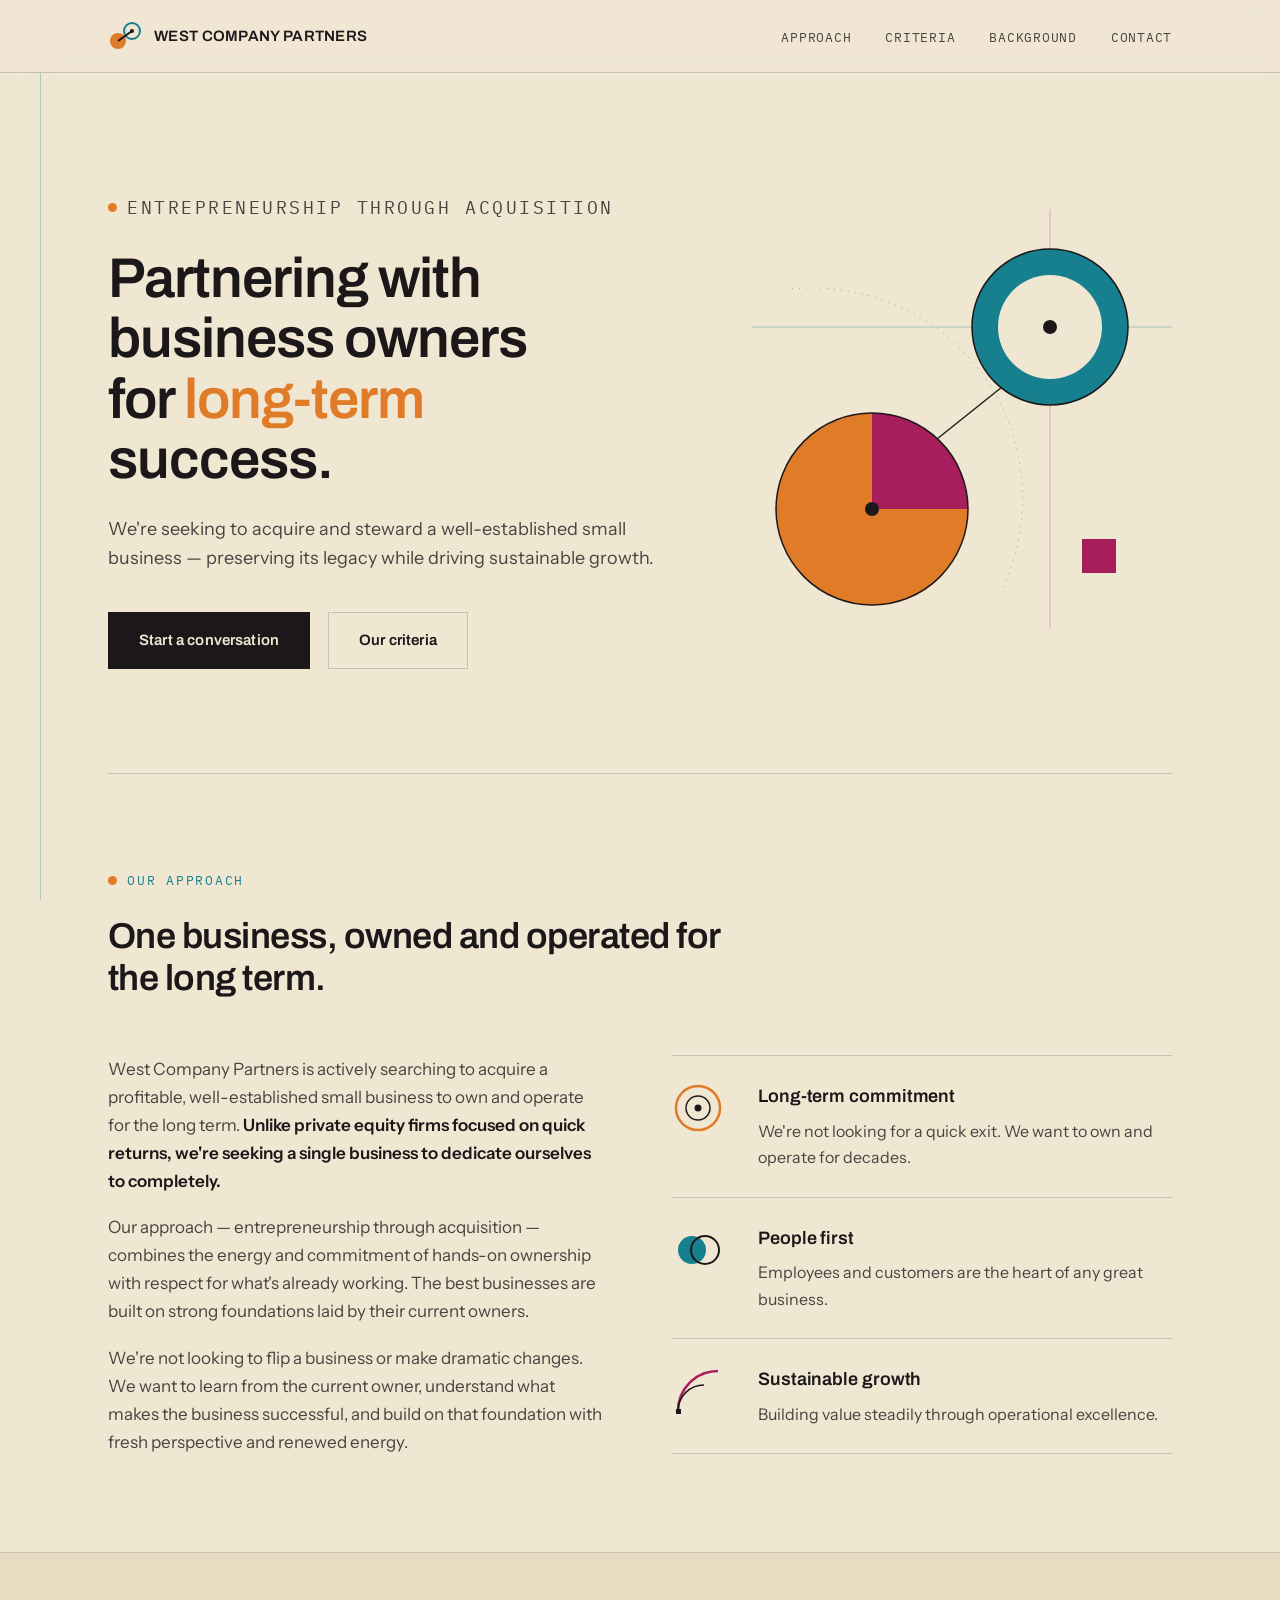
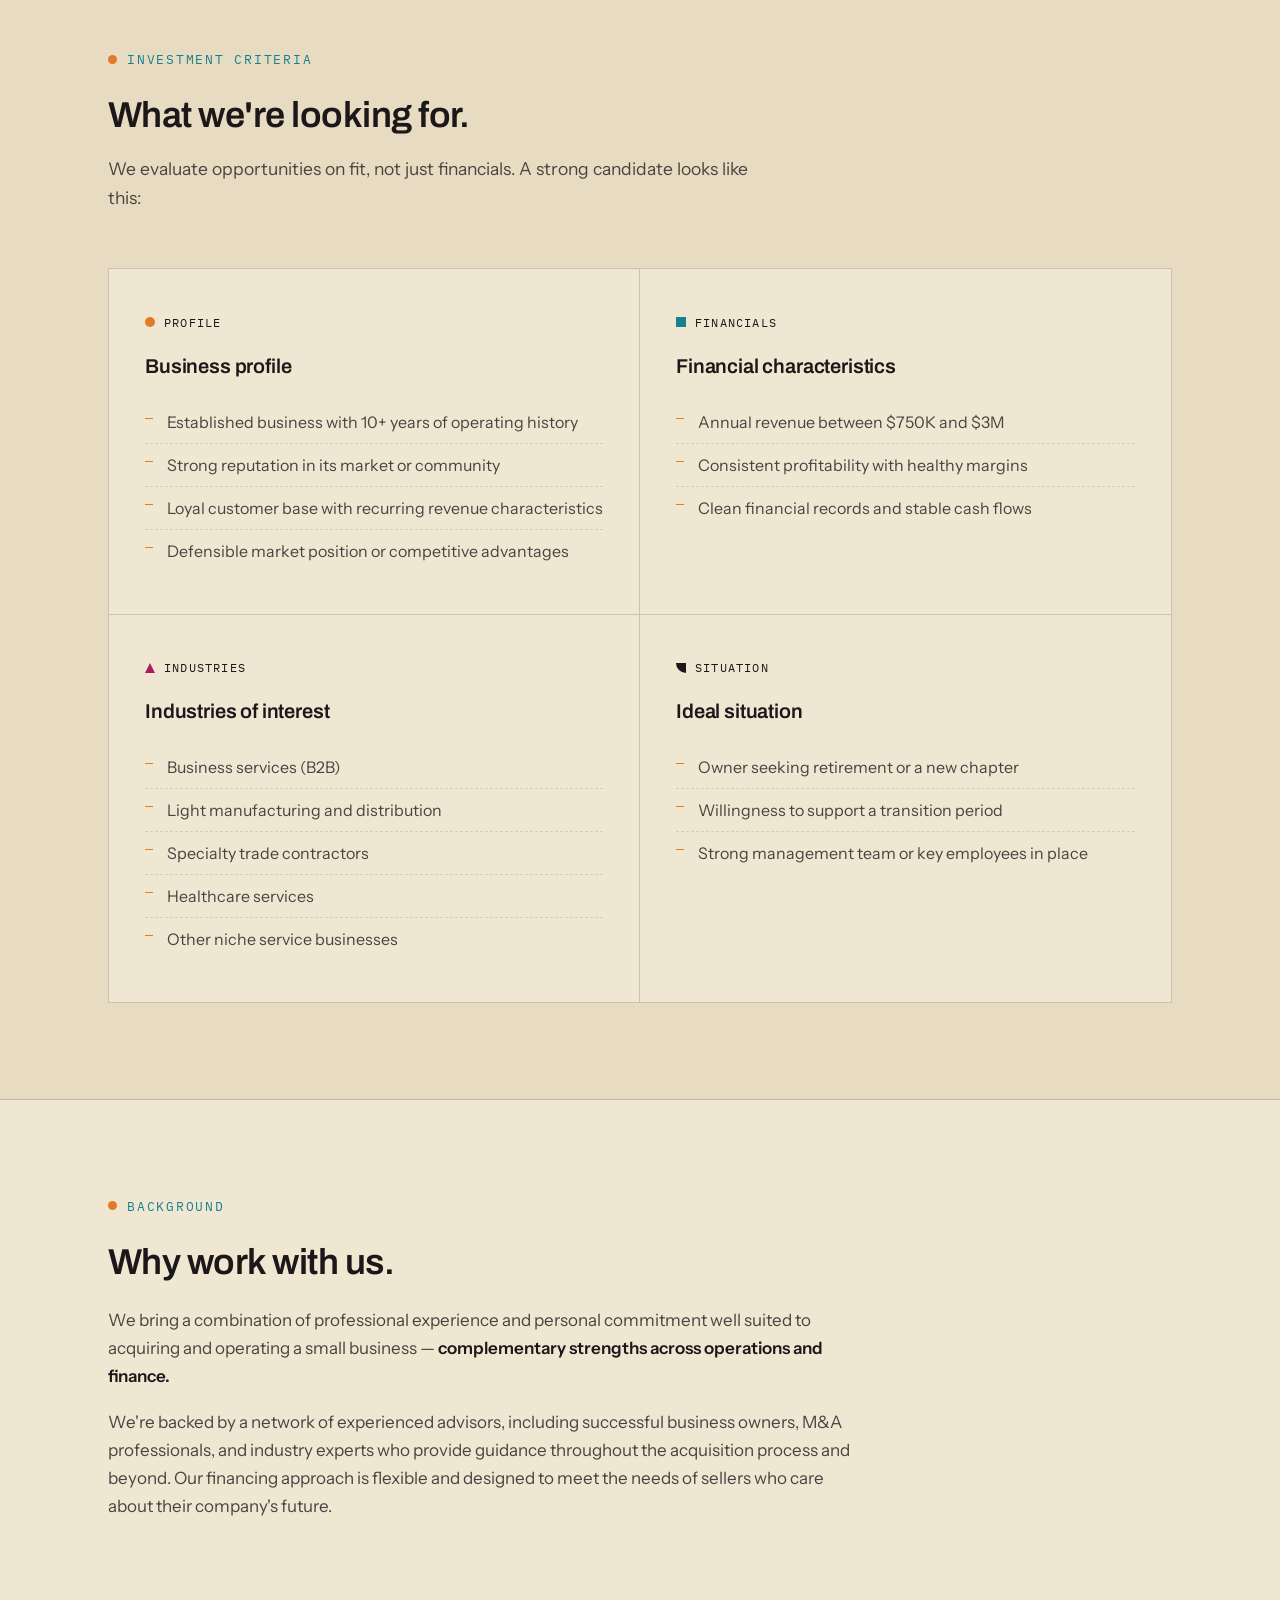
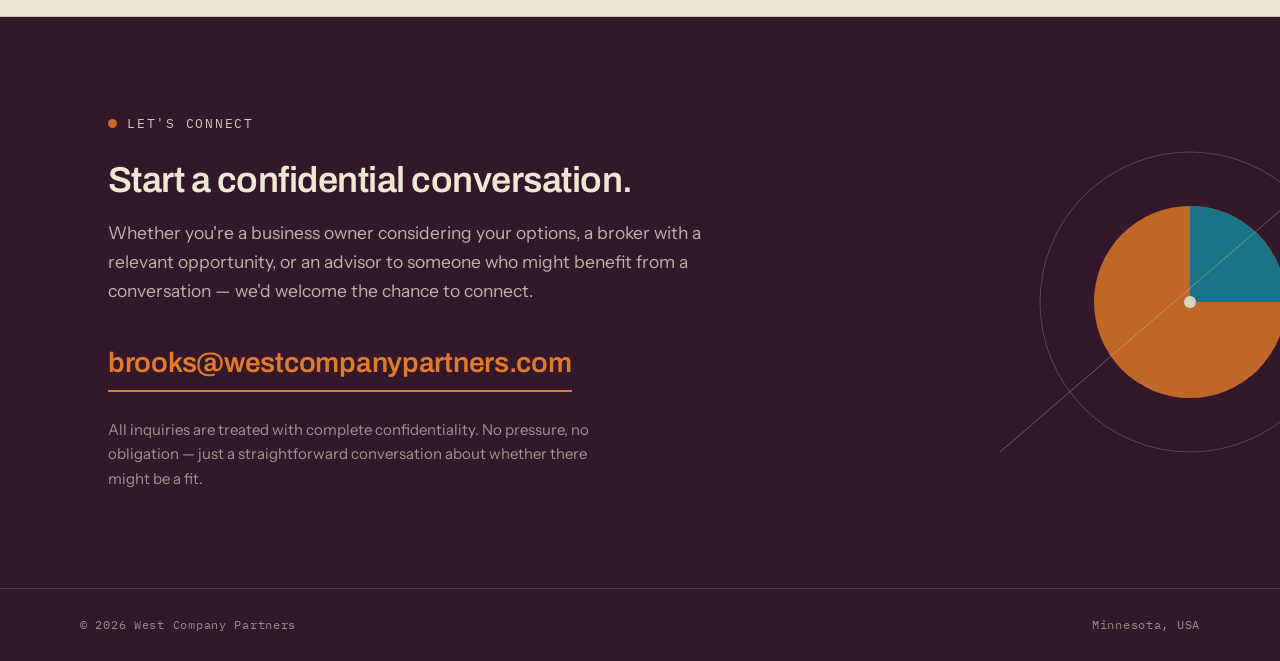
==== commit 7f9288e9: "Remove principal bios from Background section" ====
--- a/index.html
+++ b/index.html
@@ -226,8 +226,8 @@
   }
 
   /* Background */
-  .bg-grid{display:grid;grid-template-columns:5fr 7fr;gap:64px;align-items:start}
-  @media(max-width:860px){.bg-grid{grid-template-columns:1fr;gap:40px}}
+  .bg-grid{display:grid;grid-template-columns:1fr;gap:64px;align-items:start;max-width:760px}
+  @media(max-width:860px){.bg-grid{gap:40px}}
   .bg-copy p{color:var(--ink-soft)}
   .bg-copy p+p{margin-top:18px}
   .bg-copy strong{color:var(--ink);font-weight:600}
@@ -469,18 +469,6 @@
             <p>We're backed by a network of experienced advisors, including successful business owners, M&amp;A professionals, and industry experts who provide guidance throughout the acquisition process and beyond. Our financing approach is flexible and designed to meet the needs of sellers who care about their company's future.</p>
           </div>
         </div>
-        <div class="principals">
-          <div class="principal">
-            <span class="role">Operations &amp; Growth</span>
-            <h3>Brooks West</h3>
-            <p>A career leading marketing and revenue operations at the executive level — building teams, systems, and go-to-market engines that turn steady businesses into growing ones.</p>
-          </div>
-          <div class="principal">
-            <span class="role">Finance &amp; Banking</span>
-            <h3>Jess</h3>
-            <p>Vice president–level experience in banking and financial services, bringing disciplined financial management, lender relationships, and a rigorous approach to structuring transactions.</p>
-          </div>
-        </div>
       </div>
     </div>
   </section>
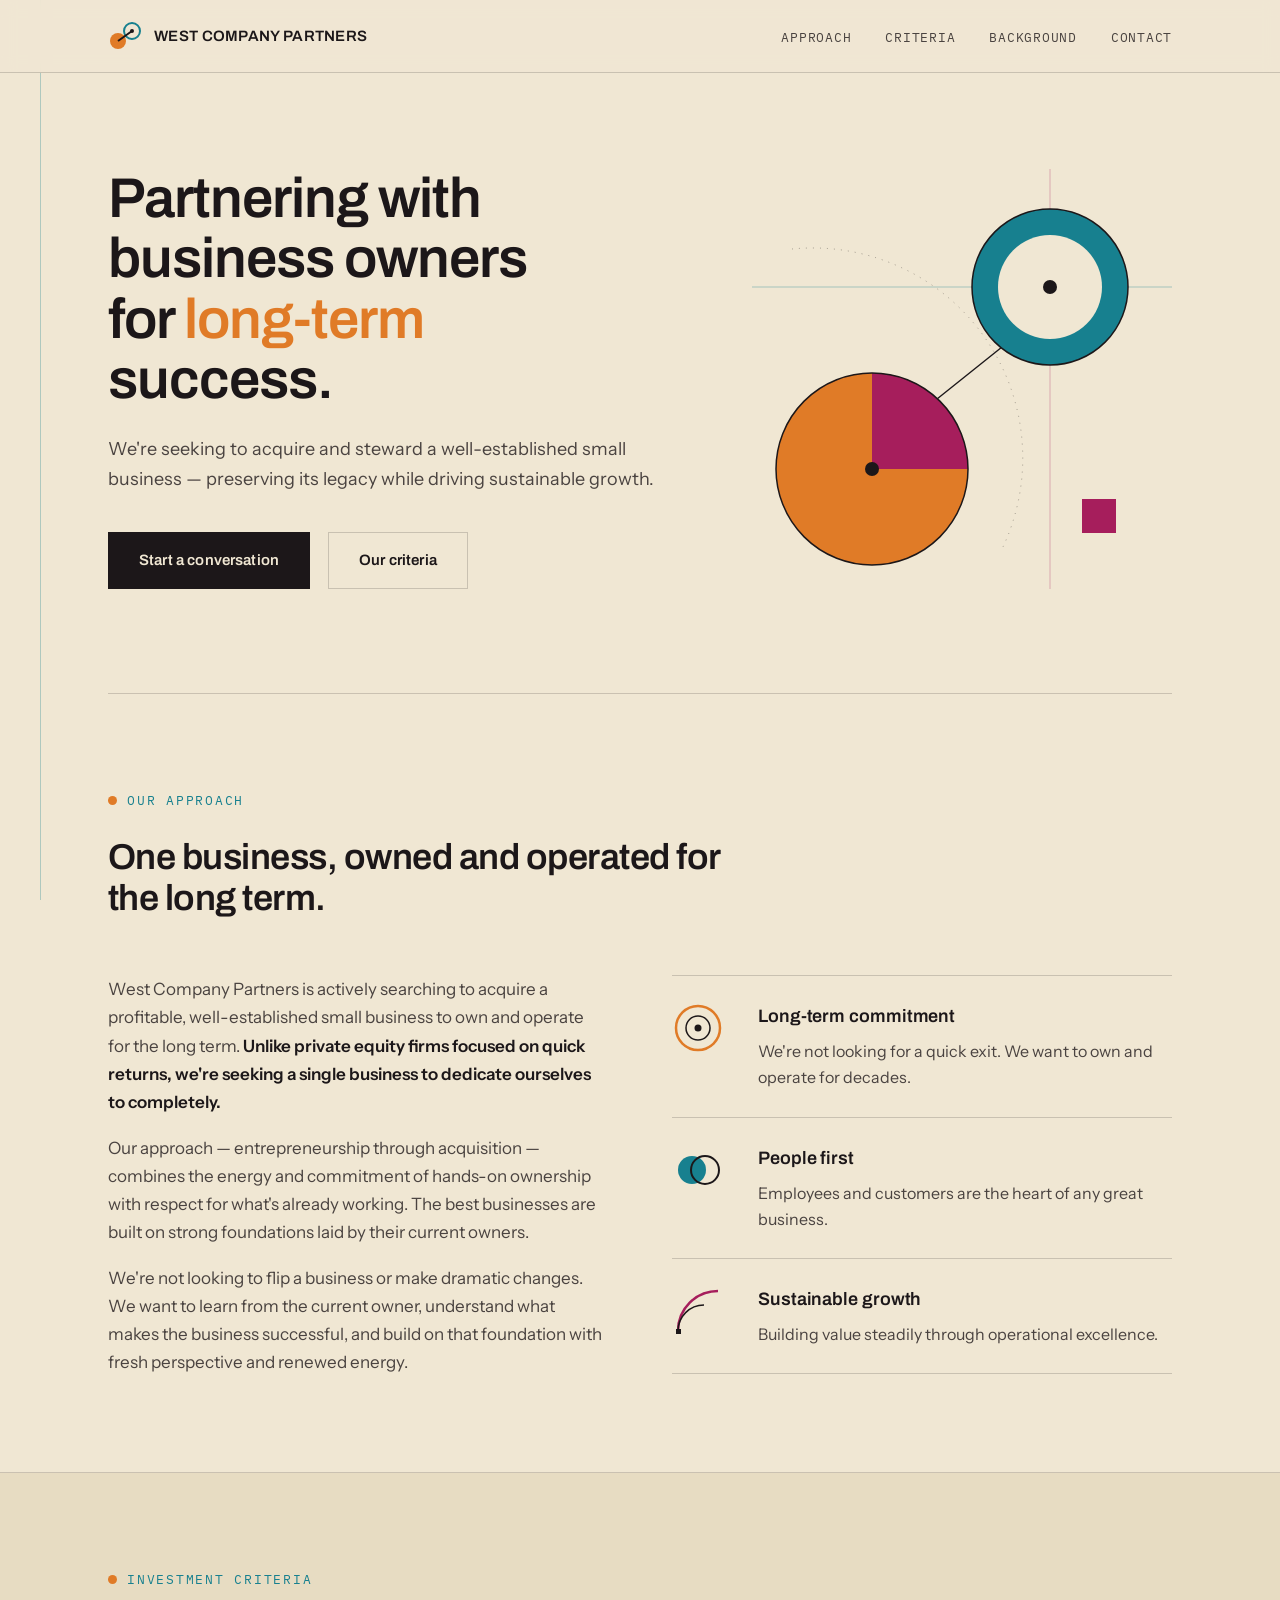
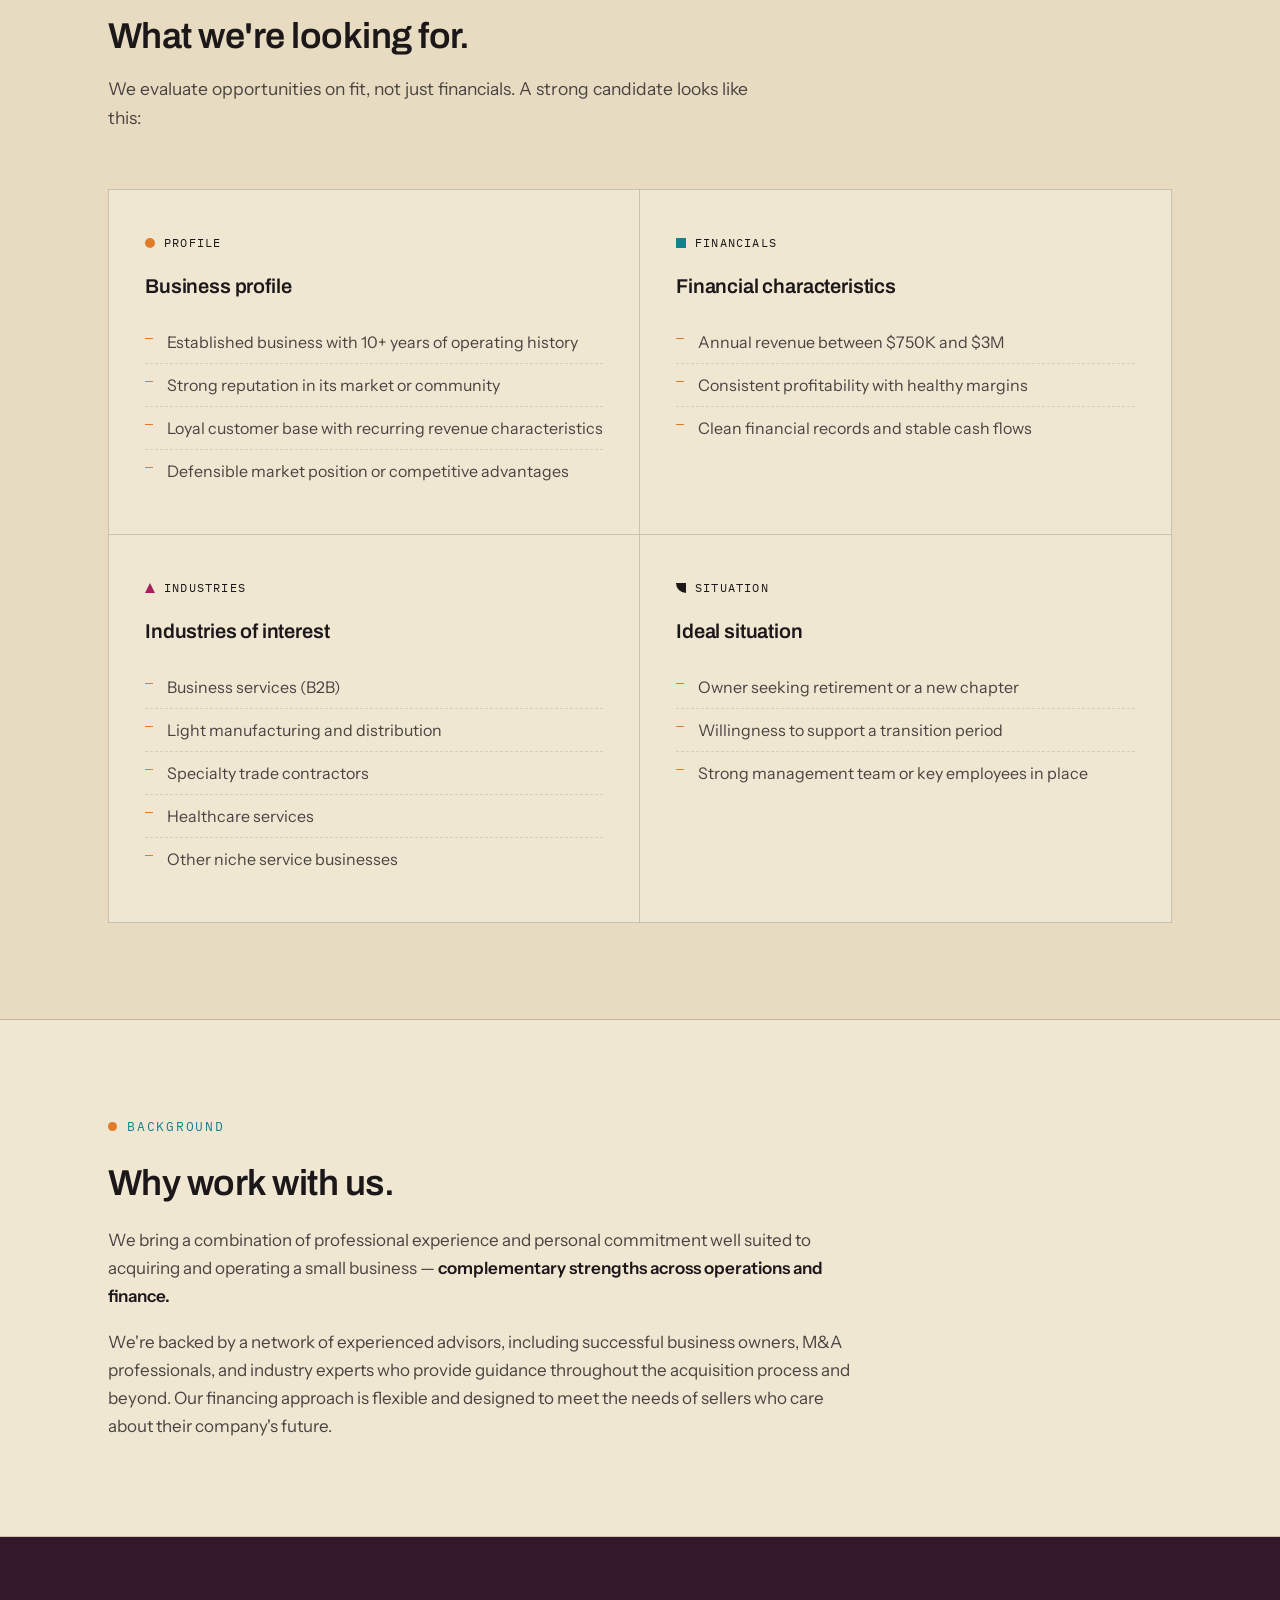
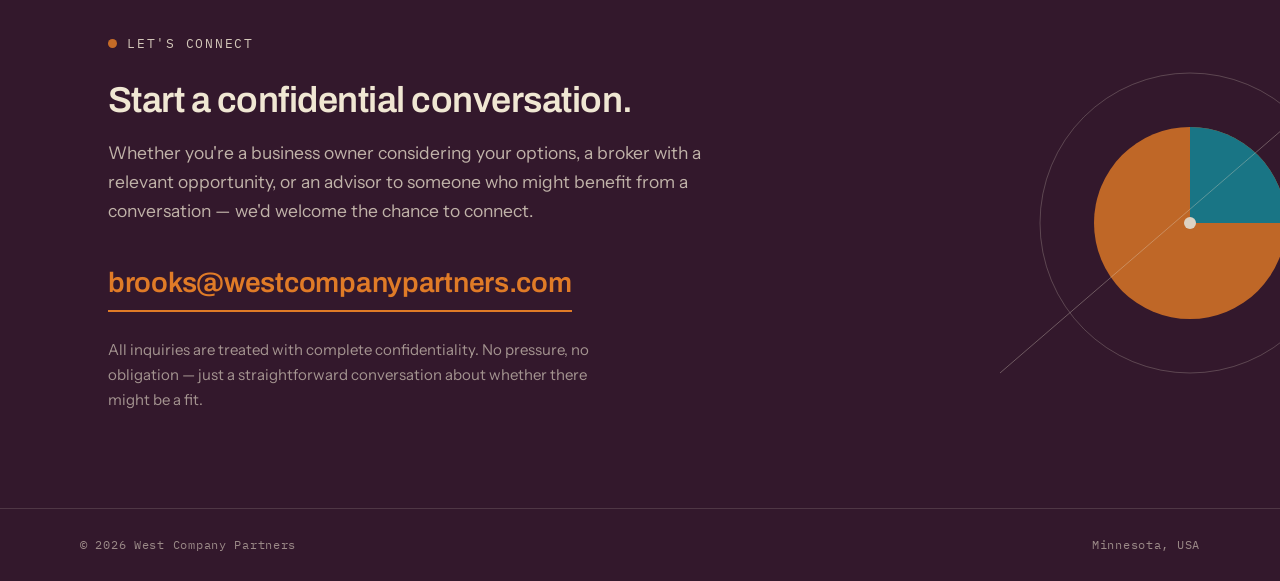
==== commit d244f301: "Remove hero eyebrow label" ====
--- a/index.html
+++ b/index.html
@@ -310,7 +310,6 @@
   <div class="wrap">
     <div class="hero">
       <div>
-        <p class="eyebrow fade">Entrepreneurship Through Acquisition</p>
         <h1 class="fade d1">Partnering with business owners for <em>long-term</em> success.</h1>
         <p class="fade d2">We're seeking to acquire and steward a well-established small business — preserving its legacy while driving sustainable growth.</p>
         <div class="cta-row fade d3">
